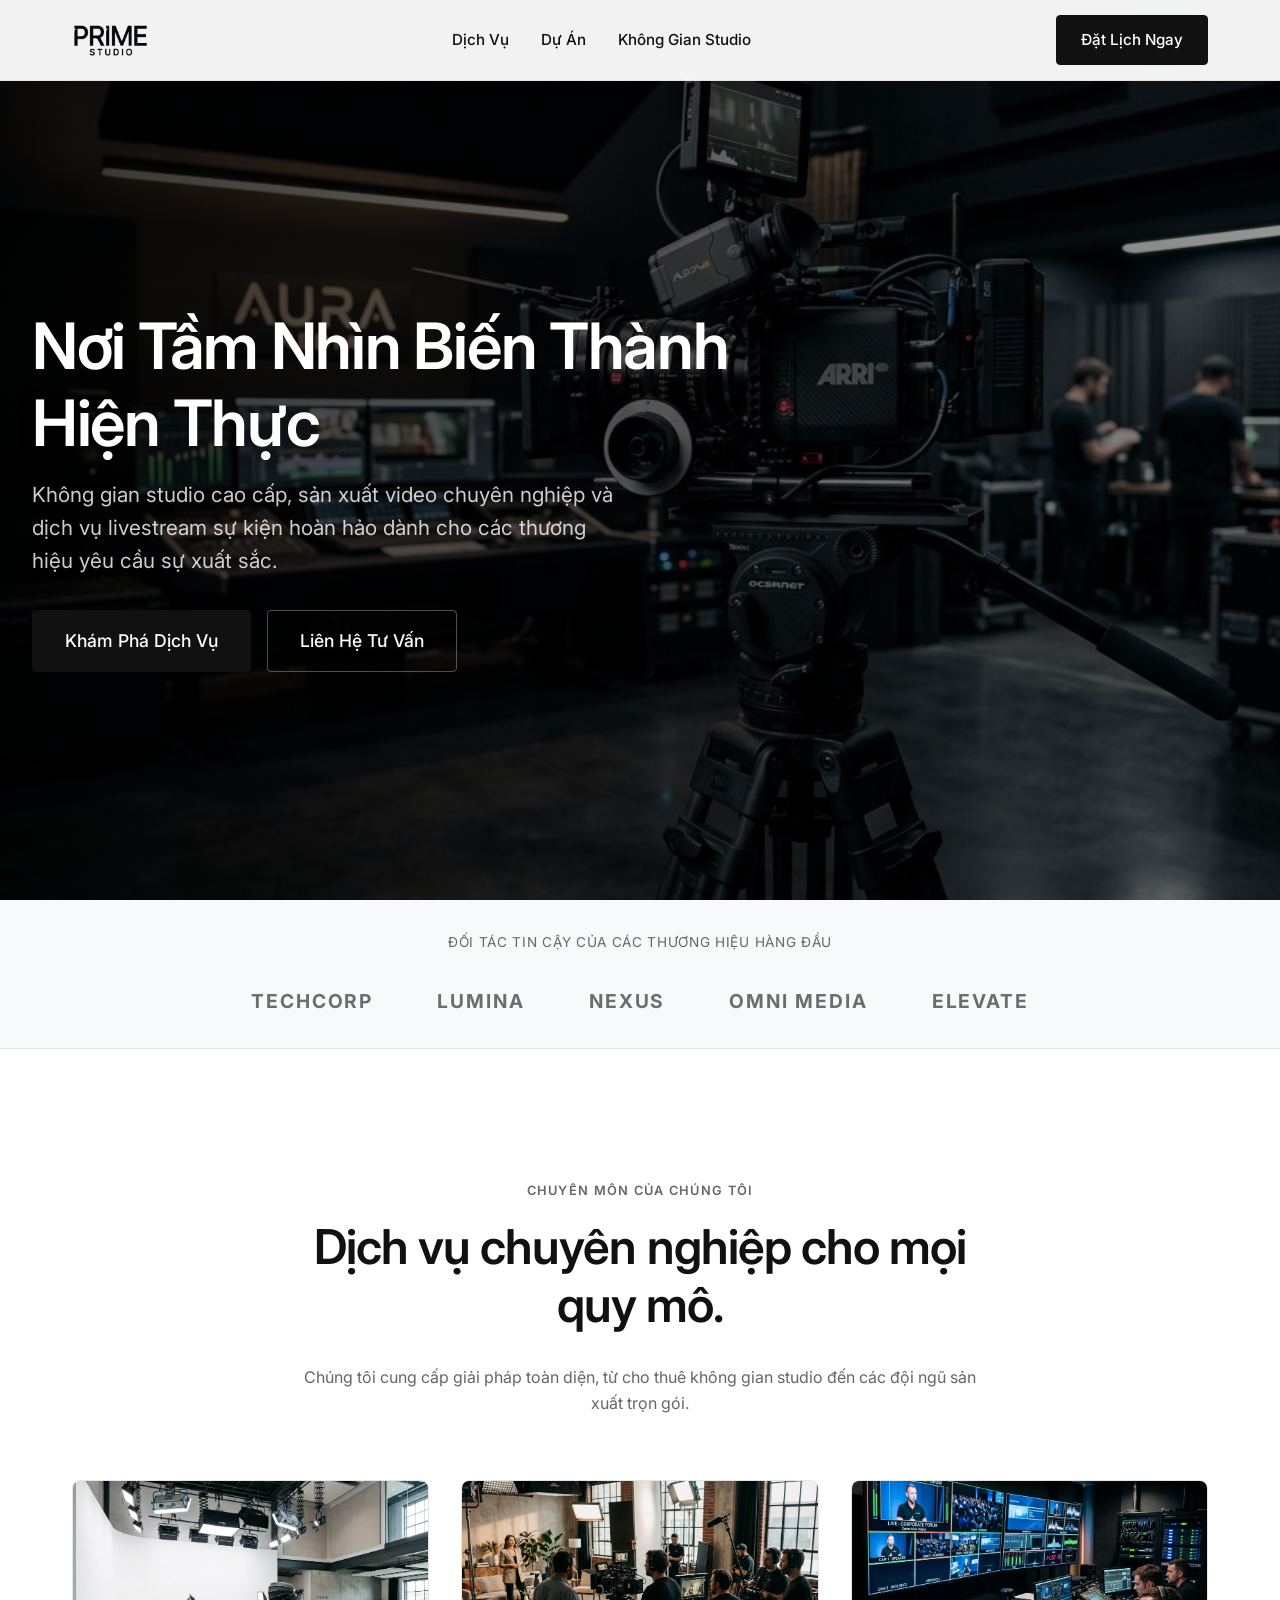
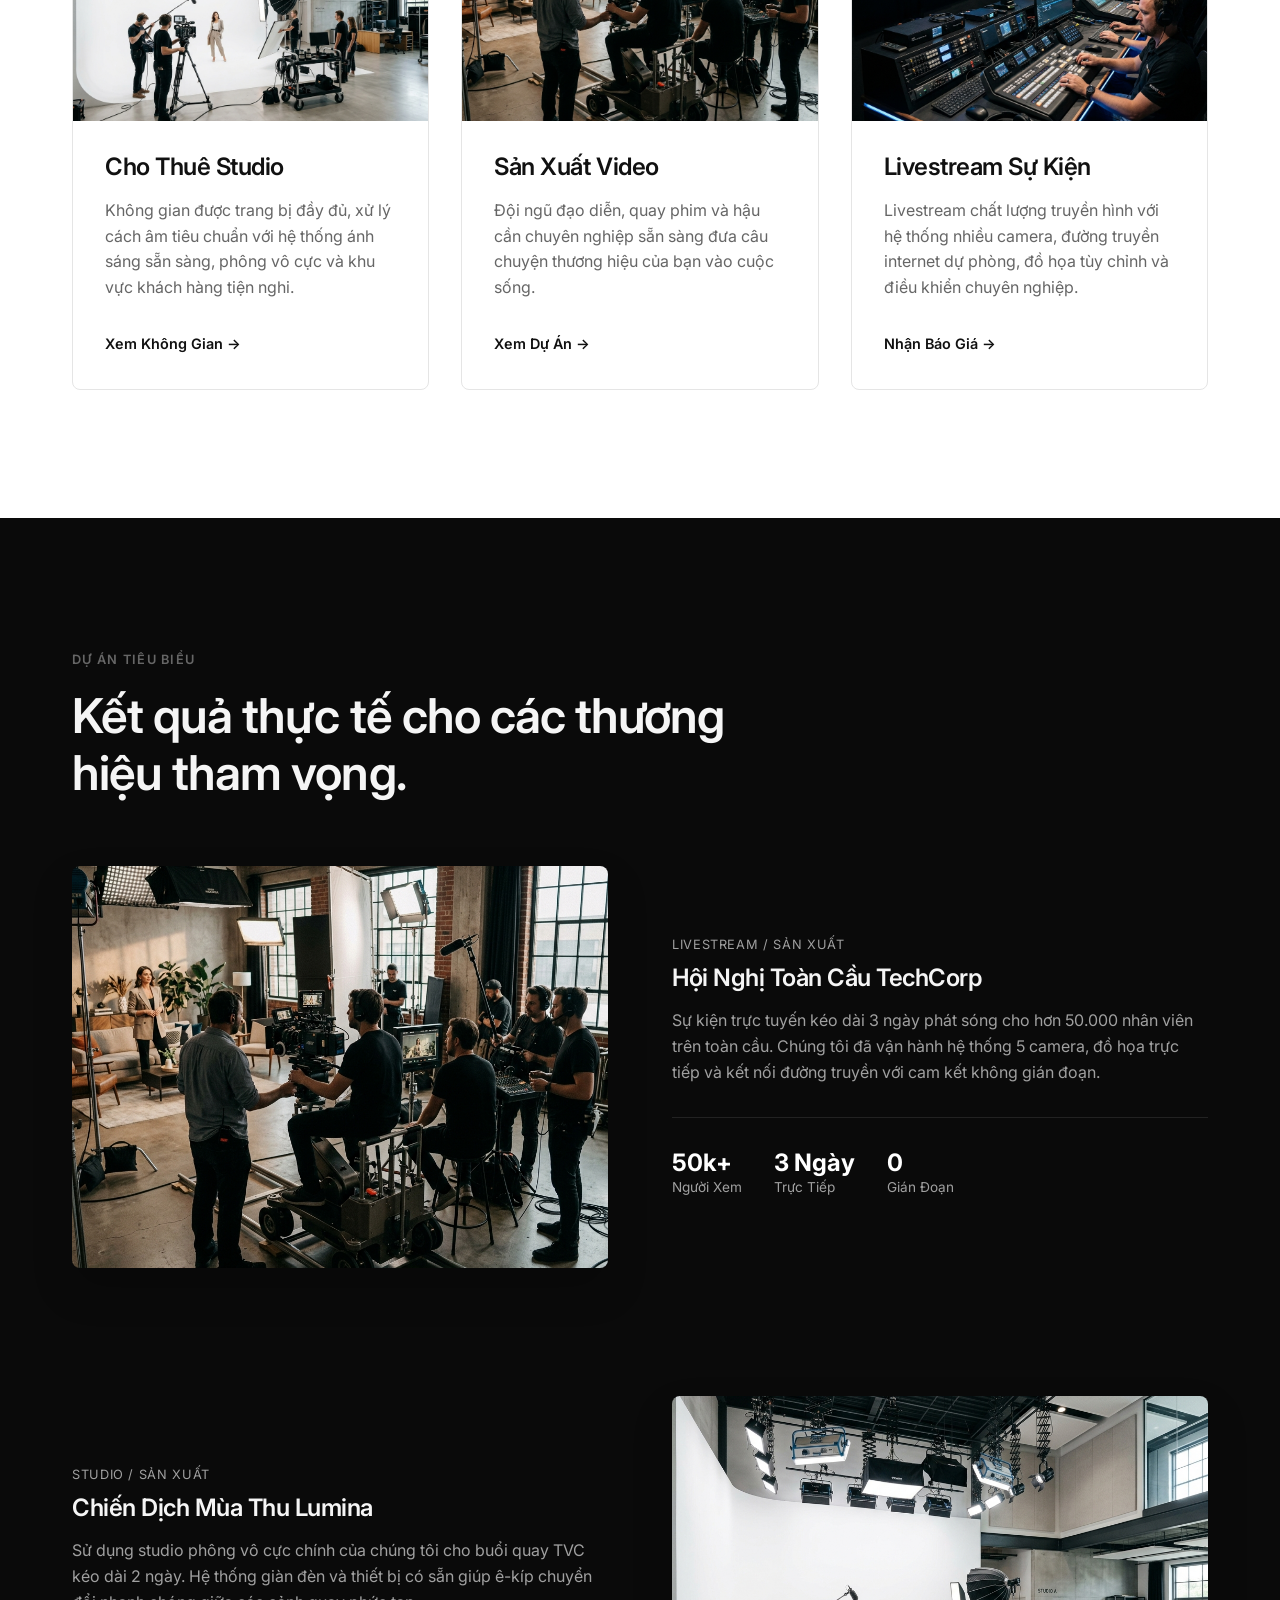
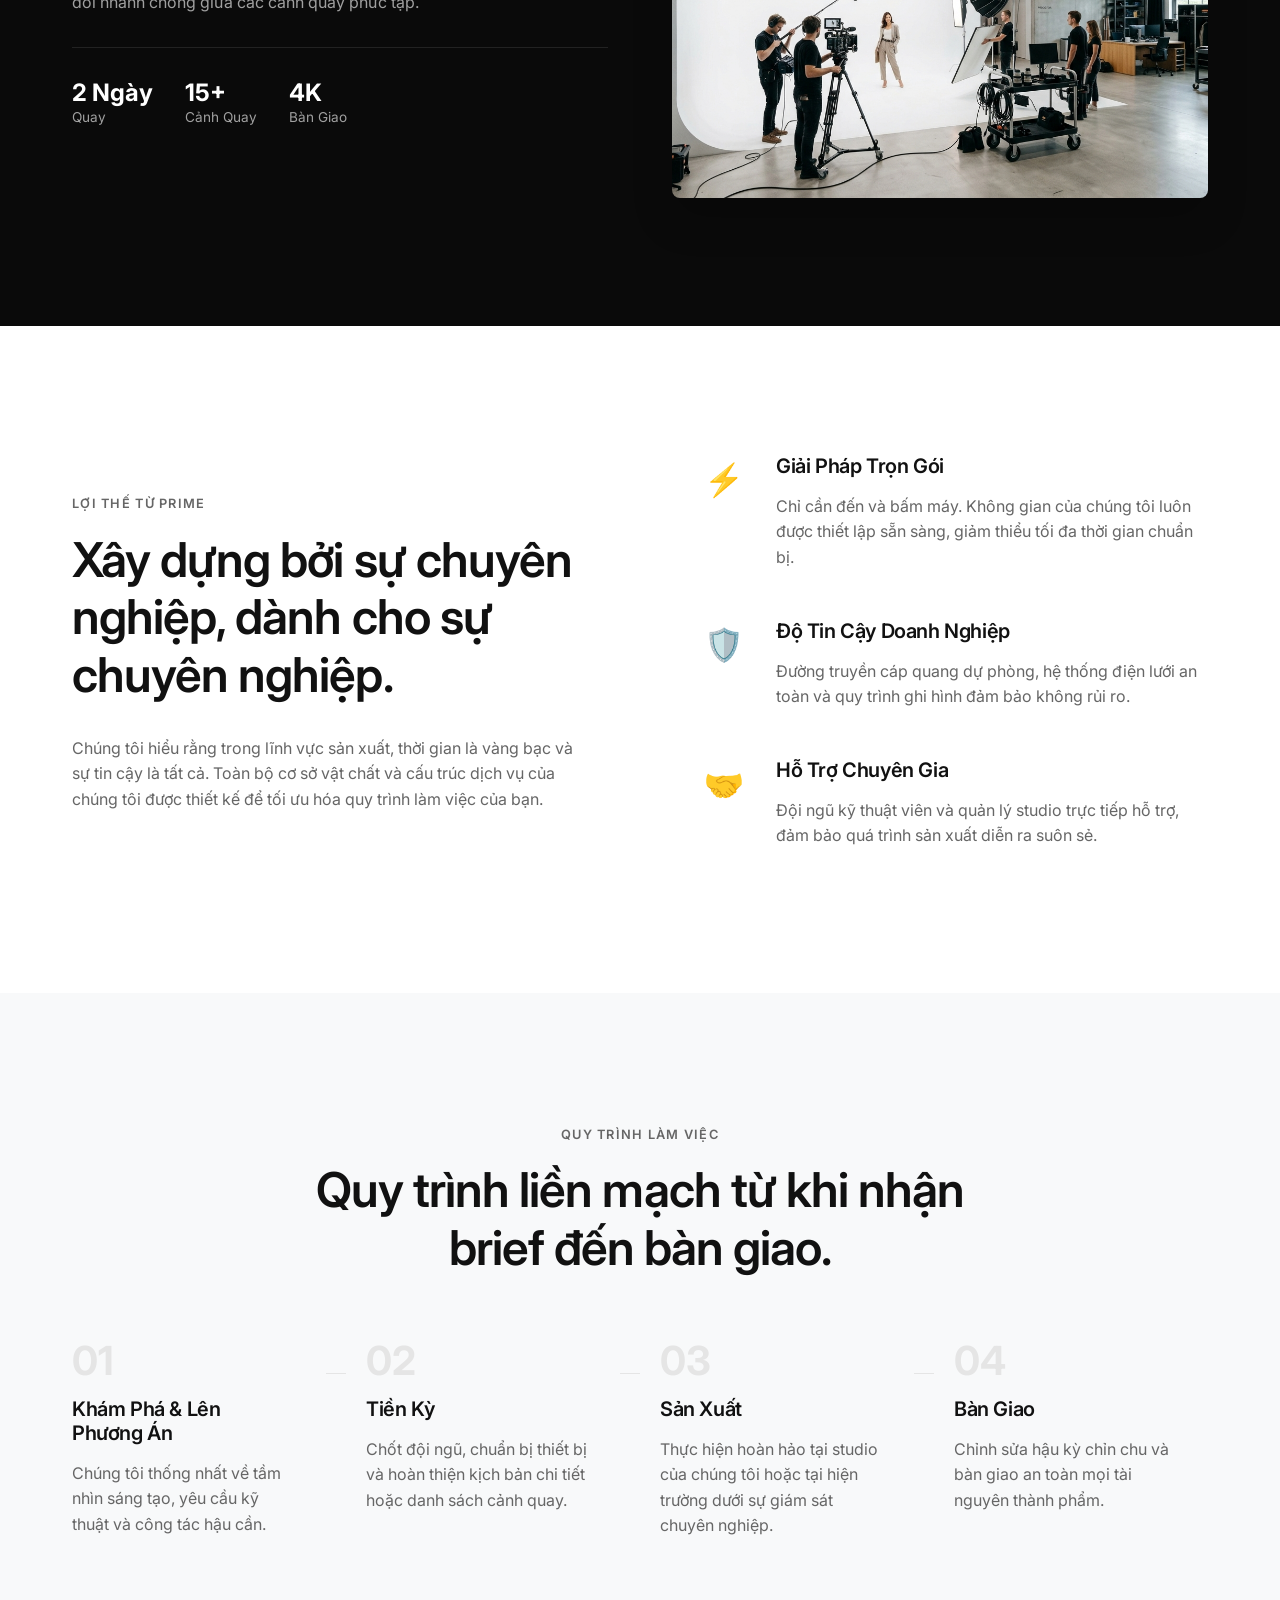
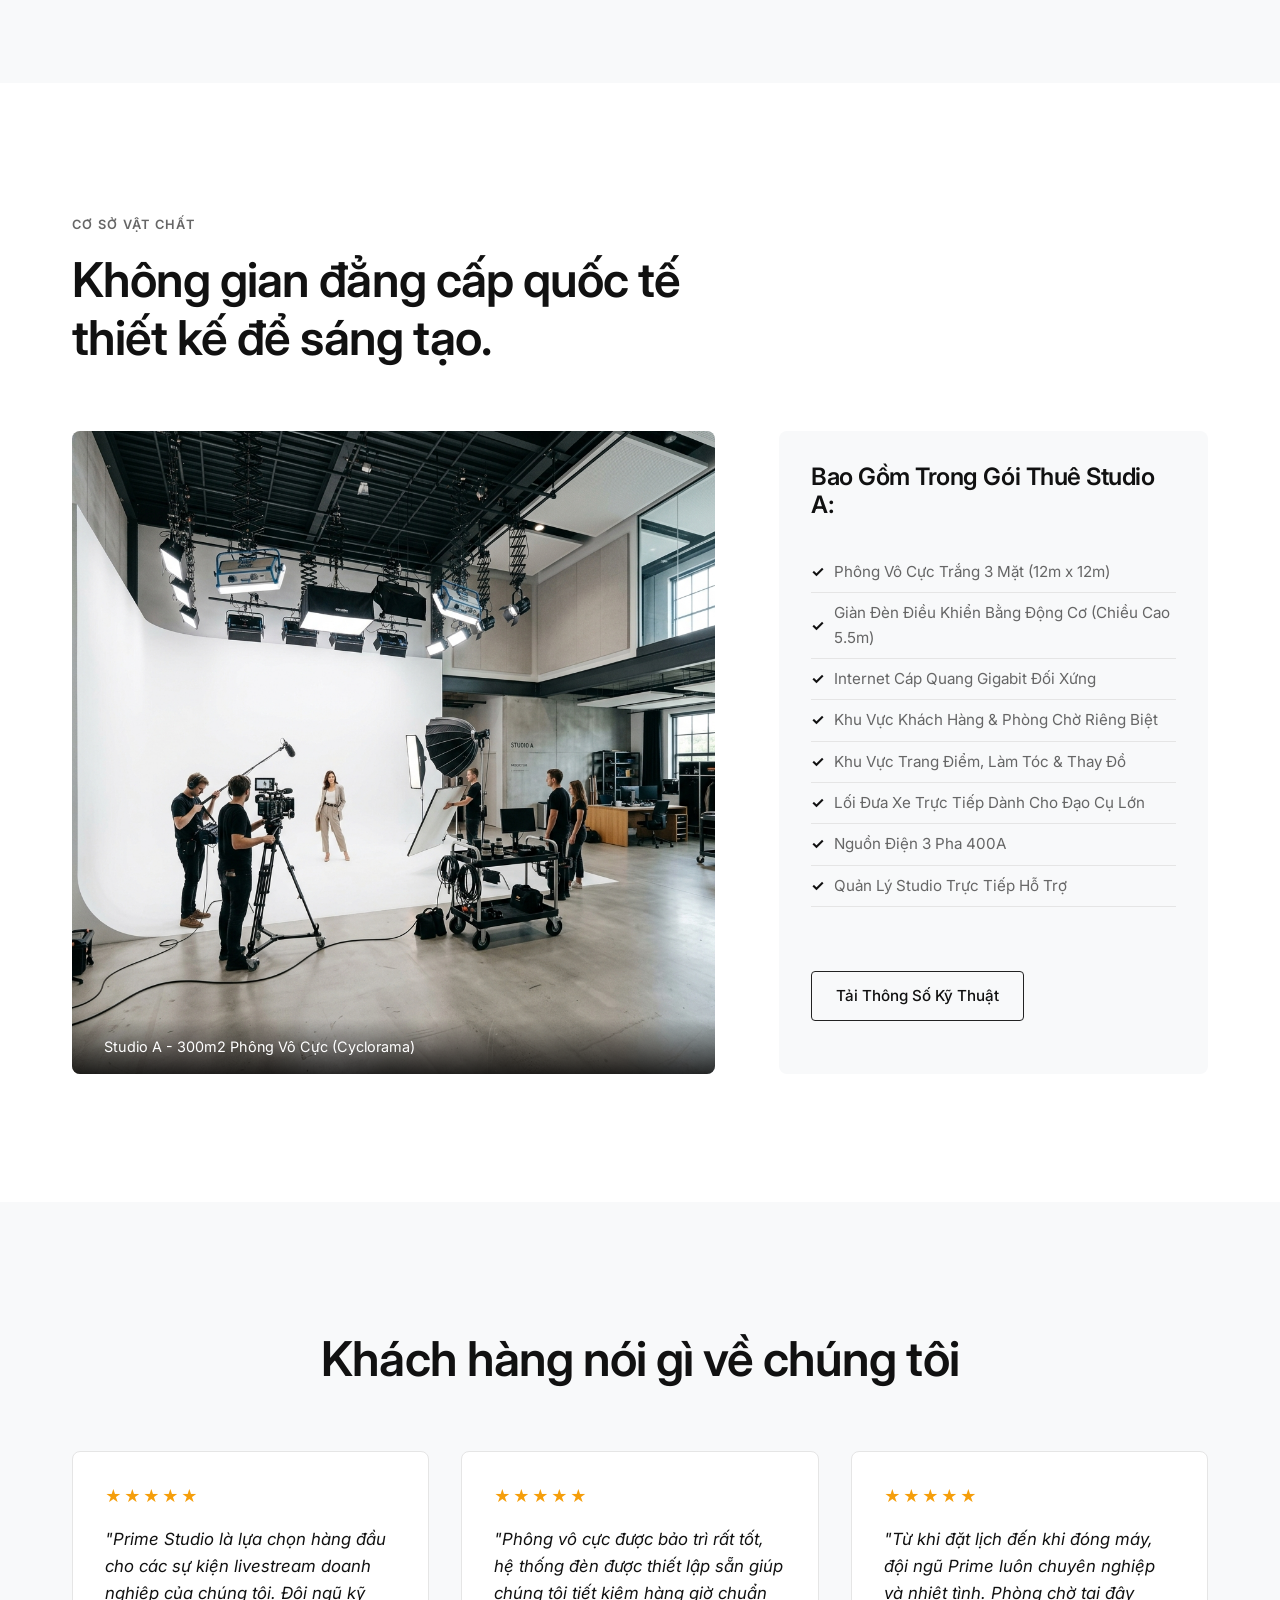
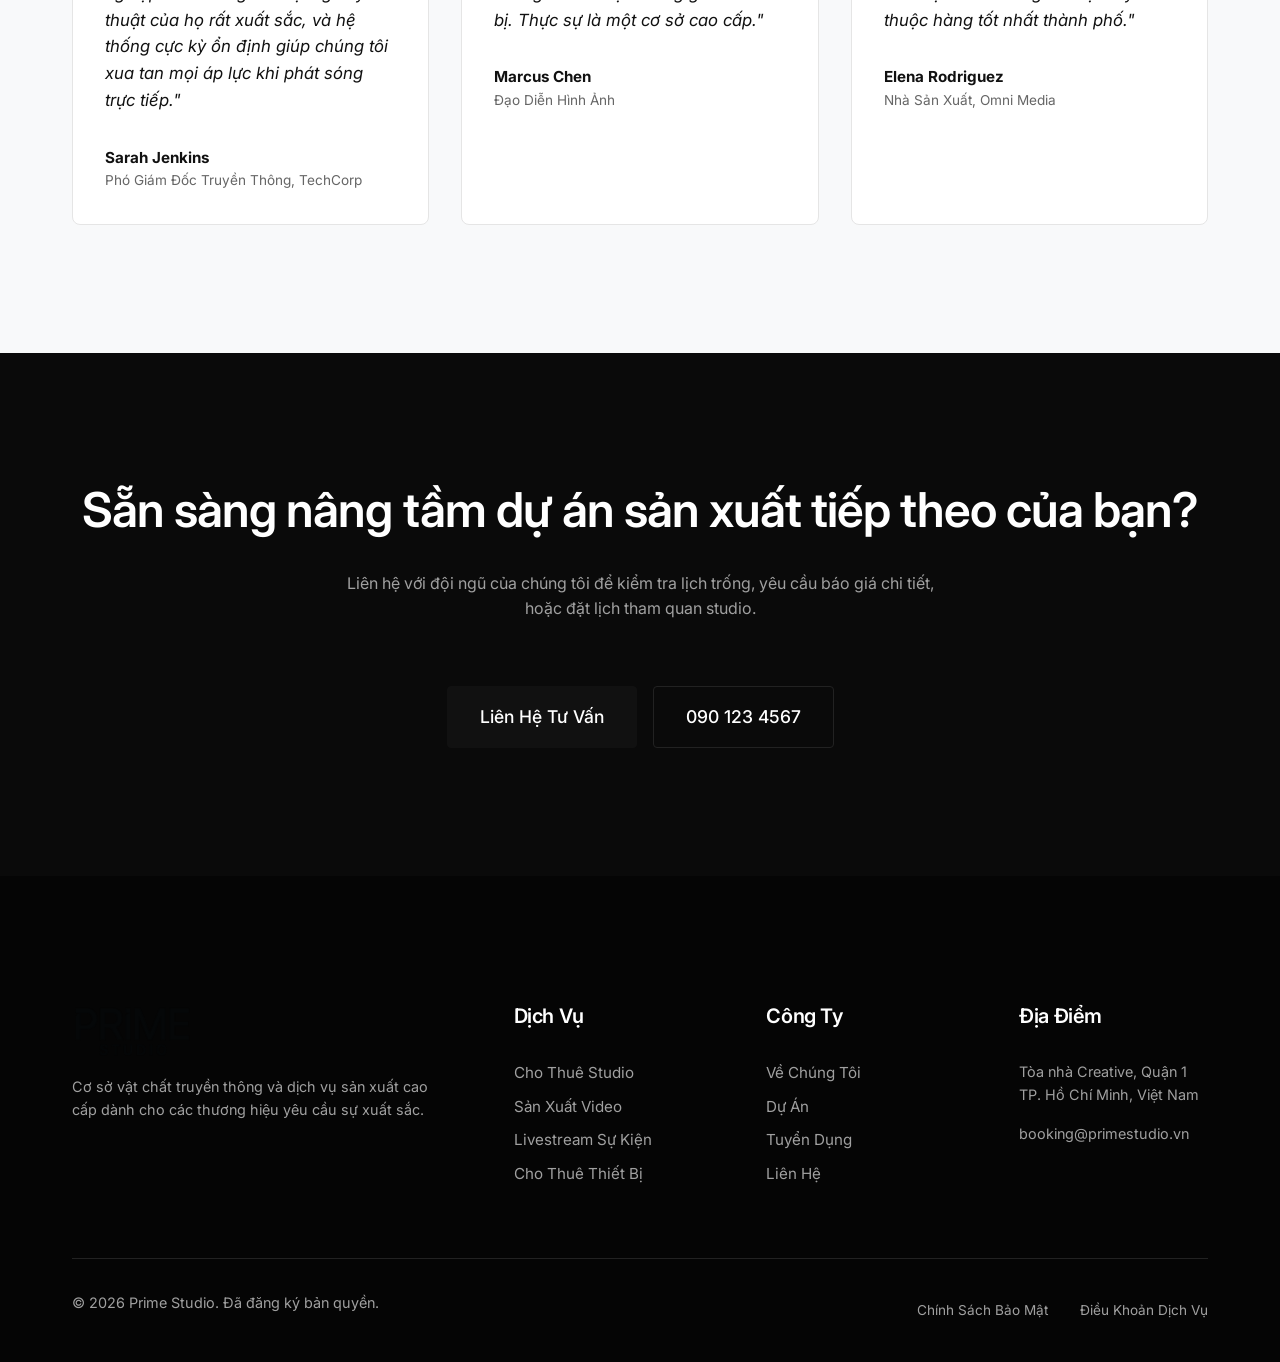
==== index.html @ 1802b5f8 "Push" ====
<!DOCTYPE html>
<html lang="vi">
<head>
    <meta charset="UTF-8">
    <meta name="viewport" content="width=device-width, initial-scale=1.0">
    <title>Prime Studio | Dịch vụ Studio & Truyền thông Chuyên nghiệp</title>
    <meta name="description" content="Prime Studio cung cấp dịch vụ cho thuê studio cao cấp, sản xuất video chuyên nghiệp và livestream sự kiện doanh nghiệp. Nâng tầm thương hiệu của bạn với cơ sở vật chất hiện đại của chúng tôi.">
    
    <!-- Google Fonts: Inter -->
    <link rel="preconnect" href="https://fonts.googleapis.com">
    <link rel="preconnect" href="https://fonts.gstatic.com" crossorigin>
    <link href="https://fonts.googleapis.com/css2?family=Inter:wght@300;400;500;600;700&display=swap" rel="stylesheet">
    
    <link rel="stylesheet" href="css/style.css">
</head>
<body>

    <!-- 1. Header -->
    <header class="header" id="header">
        <div class="container header-container">
            <div class="logo">
                <a href="#">
                    <img src="assets/images/logo.png" alt="Prime Studio">
                </a>
            </div>
            <nav class="nav">
                <ul class="nav-list">
                    <li><a href="#services" class="nav-link">Dịch Vụ</a></li>
                    <li><a href="#work" class="nav-link">Dự Án</a></li>
                    <li><a href="#studio" class="nav-link">Không Gian Studio</a></li>
                </ul>
            </nav>
            <div class="header-cta">
                <a href="#contact" class="btn btn-primary">Đặt Lịch Ngay</a>
            </div>
            
            <button class="mobile-menu-btn" id="mobileMenuBtn" aria-label="Bật tắt menu">
                <span></span>
                <span></span>
                <span></span>
            </button>
        </div>
    </header>

    <!-- 2. Hero Section -->
    <section class="hero">
        <div class="hero-bg" style="background-image: url('assets/images/hero.png');"></div>
        <div class="hero-overlay"></div>
        <div class="container hero-content">
            <h1 class="fade-up">Nơi Tầm Nhìn Biến Thành Hiện Thực</h1>
            <p class="hero-subtitle fade-up delay-1">Không gian studio cao cấp, sản xuất video chuyên nghiệp và dịch vụ livestream sự kiện hoàn hảo dành cho các thương hiệu yêu cầu sự xuất sắc.</p>
            <div class="hero-actions fade-up delay-2">
                <a href="#services" class="btn btn-primary btn-large">Khám Phá Dịch Vụ</a>
                <a href="#contact" class="btn btn-outline btn-large">Liên Hệ Tư Vấn</a>
            </div>
        </div>
    </section>

    <!-- 3. Trust Bar -->
    <section class="trust-bar">
        <div class="container">
            <p class="trust-title">Đối tác tin cậy của các thương hiệu hàng đầu</p>
            <div class="logo-grid">
                <!-- Placeholders for client logos -->
                <div class="client-logo">TECHCORP</div>
                <div class="client-logo">LUMINA</div>
                <div class="client-logo">NEXUS</div>
                <div class="client-logo">OMNI MEDIA</div>
                <div class="client-logo">ELEVATE</div>
            </div>
        </div>
    </section>

    <!-- 4. Core Services -->
    <section class="section services" id="services">
        <div class="container">
            <div class="section-header text-center">
                <span class="section-badge">Chuyên Môn Của Chúng Tôi</span>
                <h2>Dịch vụ chuyên nghiệp cho mọi quy mô.</h2>
                <p>Chúng tôi cung cấp giải pháp toàn diện, từ cho thuê không gian studio đến các đội ngũ sản xuất trọn gói.</p>
            </div>
            
            <div class="services-grid">
                <!-- Service 1 -->
                <div class="service-card">
                    <div class="service-image">
                        <img src="assets/images/studio.png" alt="Cho Thuê Studio">
                    </div>
                    <div class="service-content">
                        <h3>Cho Thuê Studio</h3>
                        <p>Không gian được trang bị đầy đủ, xử lý cách âm tiêu chuẩn với hệ thống ánh sáng sẵn sàng, phông vô cực và khu vực khách hàng tiện nghi.</p>
                        <a href="#studio" class="service-link">Xem Không Gian &rarr;</a>
                    </div>
                </div>
                
                <!-- Service 2 -->
                <div class="service-card">
                    <div class="service-image">
                        <img src="assets/images/production.png" alt="Sản Xuất Video">
                    </div>
                    <div class="service-content">
                        <h3>Sản Xuất Video</h3>
                        <p>Đội ngũ đạo diễn, quay phim và hậu cần chuyên nghiệp sẵn sàng đưa câu chuyện thương hiệu của bạn vào cuộc sống.</p>
                        <a href="#work" class="service-link">Xem Dự Án &rarr;</a>
                    </div>
                </div>
                
                <!-- Service 3 -->
                <div class="service-card">
                    <div class="service-image">
                        <img src="assets/images/livestream.png" alt="Livestream Sự Kiện">
                    </div>
                    <div class="service-content">
                        <h3>Livestream Sự Kiện</h3>
                        <p>Livestream chất lượng truyền hình với hệ thống nhiều camera, đường truyền internet dự phòng, đồ họa tùy chỉnh và điều khiển chuyên nghiệp.</p>
                        <a href="#contact" class="service-link">Nhận Báo Giá &rarr;</a>
                    </div>
                </div>
            </div>
        </div>
    </section>

    <!-- 5. Featured Case Studies -->
    <section class="section work dark-section" id="work">
        <div class="container">
            <div class="section-header">
                <span class="section-badge">Dự Án Tiêu Biểu</span>
                <h2>Kết quả thực tế cho các thương hiệu tham vọng.</h2>
            </div>
            
            <div class="case-studies">
                <!-- Case Study 1 -->
                <div class="case-study-row">
                    <div class="case-study-image placeholder-dark">
                        <img src="assets/images/production.png" alt="Hội Nghị Toàn Cầu TechCorp">
                    </div>
                    <div class="case-study-info">
                        <span class="case-category">Livestream / Sản Xuất</span>
                        <h3>Hội Nghị Toàn Cầu TechCorp</h3>
                        <p>Sự kiện trực tuyến kéo dài 3 ngày phát sóng cho hơn 50.000 nhân viên trên toàn cầu. Chúng tôi đã vận hành hệ thống 5 camera, đồ họa trực tiếp và kết nối đường truyền với cam kết không gián đoạn.</p>
                        <ul class="case-stats">
                            <li><strong>50k+</strong> Người Xem</li>
                            <li><strong>3 Ngày</strong> Trực Tiếp</li>
                            <li><strong>0</strong> Gián Đoạn</li>
                        </ul>
                    </div>
                </div>
                
                <!-- Case Study 2 -->
                <div class="case-study-row reverse">
                    <div class="case-study-image placeholder-dark">
                        <img src="assets/images/studio.png" alt="Chiến Dịch Mùa Thu Lumina">
                    </div>
                    <div class="case-study-info">
                        <span class="case-category">Studio / Sản Xuất</span>
                        <h3>Chiến Dịch Mùa Thu Lumina</h3>
                        <p>Sử dụng studio phông vô cực chính của chúng tôi cho buổi quay TVC kéo dài 2 ngày. Hệ thống giàn đèn và thiết bị có sẵn giúp ê-kíp chuyển đổi nhanh chóng giữa các cảnh quay phức tạp.</p>
                        <ul class="case-stats">
                            <li><strong>2 Ngày</strong> Quay</li>
                            <li><strong>15+</strong> Cảnh Quay</li>
                            <li><strong>4K</strong> Bàn Giao</li>
                        </ul>
                    </div>
                </div>
            </div>
        </div>
    </section>

    <!-- 6. Why Choose Prime -->
    <section class="section features">
        <div class="container">
            <div class="features-grid">
                <div class="features-text">
                    <span class="section-badge">Lợi Thế Từ Prime</span>
                    <h2>Xây dựng bởi sự chuyên nghiệp, dành cho sự chuyên nghiệp.</h2>
                    <p>Chúng tôi hiểu rằng trong lĩnh vực sản xuất, thời gian là vàng bạc và sự tin cậy là tất cả. Toàn bộ cơ sở vật chất và cấu trúc dịch vụ của chúng tôi được thiết kế để tối ưu hóa quy trình làm việc của bạn.</p>
                </div>
                <div class="features-list">
                    <div class="feature-item">
                        <div class="feature-icon">⚡</div>
                        <div>
                            <h4>Giải Pháp Trọn Gói</h4>
                            <p>Chỉ cần đến và bấm máy. Không gian của chúng tôi luôn được thiết lập sẵn sàng, giảm thiểu tối đa thời gian chuẩn bị.</p>
                        </div>
                    </div>
                    <div class="feature-item">
                        <div class="feature-icon">🛡️</div>
                        <div>
                            <h4>Độ Tin Cậy Doanh Nghiệp</h4>
                            <p>Đường truyền cáp quang dự phòng, hệ thống điện lưới an toàn và quy trình ghi hình đảm bảo không rủi ro.</p>
                        </div>
                    </div>
                    <div class="feature-item">
                        <div class="feature-icon">🤝</div>
                        <div>
                            <h4>Hỗ Trợ Chuyên Gia</h4>
                            <p>Đội ngũ kỹ thuật viên và quản lý studio trực tiếp hỗ trợ, đảm bảo quá trình sản xuất diễn ra suôn sẻ.</p>
                        </div>
                    </div>
                </div>
            </div>
        </div>
    </section>

    <!-- 7. Workflow -->
    <section class="section workflow bg-light">
        <div class="container text-center">
            <div class="section-header text-center">
                <span class="section-badge">Quy Trình Làm Việc</span>
                <h2>Quy trình liền mạch từ khi nhận brief đến bàn giao.</h2>
            </div>
            
            <div class="steps-container">
                <div class="step">
                    <div class="step-number">01</div>
                    <h4>Khám Phá & Lên Phương Án</h4>
                    <p>Chúng tôi thống nhất về tầm nhìn sáng tạo, yêu cầu kỹ thuật và công tác hậu cần.</p>
                </div>
                <div class="step-connector"></div>
                <div class="step">
                    <div class="step-number">02</div>
                    <h4>Tiền Kỳ</h4>
                    <p>Chốt đội ngũ, chuẩn bị thiết bị và hoàn thiện kịch bản chi tiết hoặc danh sách cảnh quay.</p>
                </div>
                <div class="step-connector"></div>
                <div class="step">
                    <div class="step-number">03</div>
                    <h4>Sản Xuất</h4>
                    <p>Thực hiện hoàn hảo tại studio của chúng tôi hoặc tại hiện trường dưới sự giám sát chuyên nghiệp.</p>
                </div>
                <div class="step-connector"></div>
                <div class="step">
                    <div class="step-number">04</div>
                    <h4>Bàn Giao</h4>
                    <p>Chỉnh sửa hậu kỳ chỉn chu và bàn giao an toàn mọi tài nguyên thành phẩm.</p>
                </div>
            </div>
        </div>
    </section>

    <!-- 8. Studio Space & Equipment -->
    <section class="section studio" id="studio">
        <div class="container">
            <div class="section-header">
                <span class="section-badge">Cơ Sở Vật Chất</span>
                <h2>Không gian đẳng cấp quốc tế thiết kế để sáng tạo.</h2>
            </div>
            
            <div class="studio-content">
                <div class="studio-main-image">
                    <img src="assets/images/studio.png" alt="Prime Studio A">
                    <div class="image-caption">Studio A - 300m2 Phông Vô Cực (Cyclorama)</div>
                </div>
                
                <div class="equipment-list-container">
                    <h3>Bao Gồm Trong Gói Thuê Studio A:</h3>
                    <ul class="equipment-list">
                        <li>Phông Vô Cực Trắng 3 Mặt (12m x 12m)</li>
                        <li>Giàn Đèn Điều Khiển Bằng Động Cơ (Chiều Cao 5.5m)</li>
                        <li>Internet Cáp Quang Gigabit Đối Xứng</li>
                        <li>Khu Vực Khách Hàng & Phòng Chờ Riêng Biệt</li>
                        <li>Khu Vực Trang Điểm, Làm Tóc & Thay Đồ</li>
                        <li>Lối Đưa Xe Trực Tiếp Dành Cho Đạo Cụ Lớn</li>
                        <li>Nguồn Điện 3 Pha 400A</li>
                        <li>Quản Lý Studio Trực Tiếp Hỗ Trợ</li>
                    </ul>
                    <a href="#contact" class="btn btn-outline mt-2">Tải Thông Số Kỹ Thuật</a>
                </div>
            </div>
        </div>
    </section>

    <!-- 9. Testimonials -->
    <section class="section testimonials bg-light">
        <div class="container">
            <div class="section-header text-center">
                <h2>Khách hàng nói gì về chúng tôi</h2>
            </div>
            
            <div class="testimonial-grid">
                <div class="testimonial-card">
                    <div class="stars">★★★★★</div>
                    <p class="quote">"Prime Studio là lựa chọn hàng đầu cho các sự kiện livestream doanh nghiệp của chúng tôi. Đội ngũ kỹ thuật của họ rất xuất sắc, và hệ thống cực kỳ ổn định giúp chúng tôi xua tan mọi áp lực khi phát sóng trực tiếp."</p>
                    <div class="author">
                        <strong>Sarah Jenkins</strong>
                        <span>Phó Giám Đốc Truyền Thông, TechCorp</span>
                    </div>
                </div>
                <div class="testimonial-card">
                    <div class="stars">★★★★★</div>
                    <p class="quote">"Phông vô cực được bảo trì rất tốt, hệ thống đèn được thiết lập sẵn giúp chúng tôi tiết kiệm hàng giờ chuẩn bị. Thực sự là một cơ sở cao cấp."</p>
                    <div class="author">
                        <strong>Marcus Chen</strong>
                        <span>Đạo Diễn Hình Ảnh</span>
                    </div>
                </div>
                <div class="testimonial-card">
                    <div class="stars">★★★★★</div>
                    <p class="quote">"Từ khi đặt lịch đến khi đóng máy, đội ngũ Prime luôn chuyên nghiệp và nhiệt tình. Phòng chờ tại đây thuộc hàng tốt nhất thành phố."</p>
                    <div class="author">
                        <strong>Elena Rodriguez</strong>
                        <span>Nhà Sản Xuất, Omni Media</span>
                    </div>
                </div>
            </div>
        </div>
    </section>

    <!-- 10. Final CTA & Footer -->
    <section class="section cta-section" id="contact">
        <div class="container text-center">
            <h2>Sẵn sàng nâng tầm dự án sản xuất tiếp theo của bạn?</h2>
            <p>Liên hệ với đội ngũ của chúng tôi để kiểm tra lịch trống, yêu cầu báo giá chi tiết, hoặc đặt lịch tham quan studio.</p>
            <div class="cta-buttons">
                <a href="mailto:hello@primestudio.vn" class="btn btn-primary btn-large">Liên Hệ Tư Vấn</a>
                <a href="tel:+84901234567" class="btn btn-outline btn-large text-white">090 123 4567</a>
            </div>
        </div>
    </section>

    <footer class="footer">
        <div class="container footer-grid">
            <div class="footer-brand">
                <div class="logo">
                    <a href="#">
                        <img src="assets/images/logo.png" alt="Prime Studio">
                    </a>
                </div>
                <p>Cơ sở vật chất truyền thông và dịch vụ sản xuất cao cấp dành cho các thương hiệu yêu cầu sự xuất sắc.</p>
            </div>
            
            <div class="footer-links">
                <h4>Dịch Vụ</h4>
                <ul>
                    <li><a href="#">Cho Thuê Studio</a></li>
                    <li><a href="#">Sản Xuất Video</a></li>
                    <li><a href="#">Livestream Sự Kiện</a></li>
                    <li><a href="#">Cho Thuê Thiết Bị</a></li>
                </ul>
            </div>
            
            <div class="footer-links">
                <h4>Công Ty</h4>
                <ul>
                    <li><a href="#">Về Chúng Tôi</a></li>
                    <li><a href="#">Dự Án</a></li>
                    <li><a href="#">Tuyển Dụng</a></li>
                    <li><a href="#">Liên Hệ</a></li>
                </ul>
            </div>
            
            <div class="footer-contact">
                <h4>Địa Điểm</h4>
                <p>Tòa nhà Creative, Quận 1<br>TP. Hồ Chí Minh, Việt Nam</p>
                <p class="mt-1"><a href="mailto:booking@primestudio.vn">booking@primestudio.vn</a></p>
            </div>
        </div>
        <div class="container">
            <div class="footer-bottom">
                <p>&copy; 2026 Prime Studio. Đã đăng ký bản quyền.</p>
                <div class="legal-links">
                    <a href="#">Chính Sách Bảo Mật</a>
                    <a href="#">Điều Khoản Dịch Vụ</a>
                </div>
            </div>
        </div>
    </footer>

</body>
</html>
---- css/style.css ----
/* 
  Prime Studio - Minimal, Professional, Premium CSS 
*/

:root {
    /* Color Palette - Premium Dark Theme emphasis with clean whites */
    --color-bg-main: #ffffff;
    --color-bg-light: #f8f9fa;
    --color-bg-dark: #0a0a0a;
    --color-bg-darker: #050505;
    
    --color-text-main: #111111;
    --color-text-muted: #666666;
    --color-text-light: #f5f5f5;
    --color-text-light-muted: #a0a0a0;
    
    --color-border: #e5e5e5;
    --color-border-dark: #222222;
    
    --color-accent: #111111; /* Clean monochrome accent */
    --color-accent-hover: #333333;
    
    /* Typography */
    --font-family: 'Inter', -apple-system, BlinkMacSystemFont, "Segoe UI", Roboto, sans-serif;
    
    /* Spacing */
    --spacing-xs: 0.5rem;
    --spacing-sm: 1rem;
    --spacing-md: 2rem;
    --spacing-lg: 4rem;
    --spacing-xl: 8rem;
    
    /* Layout */
    --container-width: 1200px;
    --radius-sm: 4px;
    --radius-md: 8px;
    --transition-fast: 0.2s ease;
    --transition-smooth: 0.4s cubic-bezier(0.16, 1, 0.3, 1);
}

/* Reset & Base Styles */
* {
    margin: 0;
    padding: 0;
    box-sizing: border-box;
}

html {
    scroll-behavior: smooth;
    font-size: 16px;
}

body {
    font-family: var(--font-family);
    color: var(--color-text-main);
    background-color: var(--color-bg-main);
    line-height: 1.6;
    -webkit-font-smoothing: antialiased;
    -moz-osx-font-smoothing: grayscale;
}

a {
    color: inherit;
    text-decoration: none;
    transition: color var(--transition-fast);
}

ul {
    list-style: none;
}

img {
    max-width: 100%;
    height: auto;
    display: block;
}

/* Typography */
h1, h2, h3, h4, h5, h6 {
    font-weight: 600;
    line-height: 1.2;
    margin-bottom: var(--spacing-sm);
    letter-spacing: -0.02em;
}

h1 { font-size: clamp(2.5rem, 5vw, 4.5rem); }
h2 { font-size: clamp(2rem, 4vw, 3rem); margin-bottom: var(--spacing-md); }
h3 { font-size: 1.5rem; }
h4 { font-size: 1.25rem; }

p {
    margin-bottom: var(--spacing-sm);
    color: var(--color-text-muted);
}

/* Utility Classes */
.container {
    width: 100%;
    max-width: var(--container-width);
    margin: 0 auto;
    padding: 0 var(--spacing-md);
}

.section {
    padding: var(--spacing-xl) 0;
}

.text-center { text-align: center; }
.bg-light { background-color: var(--color-bg-light); }
.dark-section { 
    background-color: var(--color-bg-dark); 
    color: var(--color-text-light); 
}
.dark-section p { color: var(--color-text-light-muted); }
.mt-1 { margin-top: var(--spacing-sm); }
.mt-2 { margin-top: var(--spacing-md); }

/* Buttons */
.btn {
    display: inline-flex;
    align-items: center;
    justify-content: center;
    padding: 0.75rem 1.5rem;
    font-weight: 500;
    font-size: 0.95rem;
    border-radius: var(--radius-sm);
    cursor: pointer;
    transition: all var(--transition-fast);
    text-align: center;
}

.btn-large {
    padding: 1rem 2rem;
    font-size: 1.1rem;
}

.btn-primary {
    background-color: var(--color-accent);
    color: #fff;
    border: 1px solid var(--color-accent);
}

.btn-primary:hover {
    background-color: var(--color-accent-hover);
    border-color: var(--color-accent-hover);
}

.btn-outline {
    background-color: transparent;
    color: var(--color-text-main);
    border: 1px solid var(--color-border-dark);
}

.btn-outline:hover {
    background-color: var(--color-bg-light);
}

.hero-actions .btn-outline {
    color: #fff;
    border-color: rgba(255, 255, 255, 0.3);
}

.hero-actions .btn-outline:hover {
    background-color: rgba(255, 255, 255, 0.1);
    border-color: #fff;
}

/* 1. Header */
.header {
    position: fixed;
    top: 0;
    left: 0;
    width: 100%;
    z-index: 100;
    background-color: rgba(255, 255, 255, 0.95);
    backdrop-filter: blur(10px);
    border-bottom: 1px solid var(--color-border);
    transition: transform var(--transition-fast);
}

.header.scrolled {
    box-shadow: 0 4px 20px rgba(0, 0, 0, 0.05);
}

.header-container {
    display: flex;
    align-items: center;
    justify-content: space-between;
    height: 80px; /* Khôi phục chiều cao tiêu chuẩn */
}

.logo {
    font-size: 1.5rem;
    font-weight: 700;
    letter-spacing: -0.03em;
}

.logo img {
    height: 35px; /* Làm logo nhỏ hơn một chút theo ý khách */
    width: auto;
    display: block;
}

.footer-brand .logo img {
    height: 55px; /* Thu nhỏ logo ở footer tương ứng */
    margin-bottom: var(--spacing-sm);
}

.nav-list {
    display: flex;
    gap: var(--spacing-md);
}

.nav-link {
    font-weight: 500;
    font-size: 0.95rem;
}

.nav-link:hover {
    color: var(--color-text-muted);
}

.mobile-menu-btn {
    display: none;
    background: none;
    border: none;
    cursor: pointer;
    flex-direction: column;
    gap: 5px;
}

.mobile-menu-btn span {
    display: block;
    width: 25px;
    height: 2px;
    background-color: var(--color-text-main);
    transition: var(--transition-fast);
}

/* 2. Hero Section */
.hero {
    position: relative;
    height: 100vh;
    min-height: 700px;
    display: flex;
    align-items: center;
    color: #fff;
    overflow: hidden;
    padding-top: 80px; /* Offset header */
}

.hero-bg {
    position: absolute;
    top: 0;
    left: 0;
    width: 100%;
    height: 100%;
    background-size: cover;
    background-position: center;
    z-index: -2;
    transform: scale(1.05); /* Slight zoom for premium feel */
}

.hero-overlay {
    position: absolute;
    top: 0;
    left: 0;
    width: 100%;
    height: 100%;
    background: linear-gradient(to right, rgba(0,0,0,0.8) 0%, rgba(0,0,0,0.4) 100%);
    z-index: -1;
}

.hero-content {
    max-width: 800px;
    margin: 0; /* Align left */
}

.hero-subtitle {
    font-size: clamp(1.1rem, 2vw, 1.3rem);
    color: rgba(255, 255, 255, 0.8);
    margin-bottom: var(--spacing-md);
    max-width: 600px;
}

.hero-actions {
    display: flex;
    gap: var(--spacing-sm);
}

/* Animations for Hero */
.fade-up {
    opacity: 0;
    transform: translateY(30px);
    animation: fadeUpAnim 0.8s var(--transition-smooth) forwards;
}

.delay-1 { animation-delay: 0.2s; }
.delay-2 { animation-delay: 0.4s; }

@keyframes fadeUpAnim {
    to {
        opacity: 1;
        transform: translateY(0);
    }
}

/* 3. Trust Bar */
.trust-bar {
    padding: var(--spacing-md) 0;
    background-color: var(--color-bg-light);
    border-bottom: 1px solid var(--color-border);
}

.trust-title {
    text-align: center;
    font-size: 0.85rem;
    text-transform: uppercase;
    letter-spacing: 0.05em;
    margin-bottom: var(--spacing-md);
}

.logo-grid {
    display: flex;
    justify-content: center;
    align-items: center;
    flex-wrap: wrap;
    gap: var(--spacing-lg);
    opacity: 0.6;
    filter: grayscale(100%);
}

.client-logo {
    font-weight: 700;
    font-size: 1.2rem;
    letter-spacing: 0.1em;
}

/* 4. Section Badge */
.section-badge {
    display: inline-block;
    font-size: 0.8rem;
    text-transform: uppercase;
    letter-spacing: 0.1em;
    font-weight: 600;
    margin-bottom: var(--spacing-sm);
    color: var(--color-text-muted);
}

.section-header {
    margin-bottom: var(--spacing-lg);
    max-width: 700px;
}

.section-header.text-center {
    margin-left: auto;
    margin-right: auto;
}

/* Core Services */
.services-grid {
    display: grid;
    grid-template-columns: repeat(auto-fit, minmax(300px, 1fr));
    gap: var(--spacing-md);
}

.service-card {
    background: #fff;
    border: 1px solid var(--color-border);
    border-radius: var(--radius-md);
    overflow: hidden;
    transition: transform var(--transition-smooth), box-shadow var(--transition-smooth);
}

.service-card:hover {
    transform: translateY(-5px);
    box-shadow: 0 10px 30px rgba(0,0,0,0.05);
}

.service-image {
    height: 240px;
    overflow: hidden;
    background: var(--color-bg-light);
}

.service-image img {
    width: 100%;
    height: 100%;
    object-fit: cover;
    transition: transform 0.8s ease;
}

.service-card:hover .service-image img {
    transform: scale(1.05);
}

.service-content {
    padding: var(--spacing-md);
}

.service-link {
    display: inline-block;
    margin-top: var(--spacing-sm);
    font-weight: 600;
    font-size: 0.9rem;
}

.service-link:hover {
    color: var(--color-text-muted);
}

/* 5. Case Studies */
.case-study-row {
    display: grid;
    grid-template-columns: 1fr 1fr;
    gap: var(--spacing-lg);
    align-items: center;
    margin-bottom: var(--spacing-xl);
}

.case-study-row:last-child {
    margin-bottom: 0;
}

.case-study-row.reverse .case-study-image {
    order: 2;
}

.case-study-row.reverse .case-study-info {
    order: 1;
}

.case-study-image {
    border-radius: var(--radius-md);
    overflow: hidden;
    position: relative;
    box-shadow: 0 20px 40px rgba(0,0,0,0.2);
}

.case-study-image img {
    width: 100%;
    height: auto;
    aspect-ratio: 4/3;
    object-fit: cover;
}

.case-category {
    font-size: 0.8rem;
    text-transform: uppercase;
    letter-spacing: 0.05em;
    color: var(--color-text-light-muted);
    display: block;
    margin-bottom: var(--spacing-xs);
}

.case-stats {
    display: flex;
    gap: var(--spacing-md);
    margin-top: var(--spacing-md);
    padding-top: var(--spacing-md);
    border-top: 1px solid var(--color-border-dark);
}

.case-stats li {
    display: flex;
    flex-direction: column;
    font-size: 0.85rem;
    color: var(--color-text-light-muted);
}

.case-stats strong {
    font-size: 1.5rem;
    color: #fff;
    line-height: 1.1;
}

/* 6. Why Choose Prime */
.features-grid {
    display: grid;
    grid-template-columns: 1fr 1fr;
    gap: var(--spacing-xl);
    align-items: center;
}

.feature-item {
    display: flex;
    gap: var(--spacing-md);
    margin-bottom: var(--spacing-md);
}

.feature-item:last-child {
    margin-bottom: 0;
}

.feature-icon {
    font-size: 2rem;
    flex-shrink: 0;
}

/* 7. Workflow */
.steps-container {
    display: flex;
    justify-content: space-between;
    align-items: flex-start;
    margin-top: var(--spacing-lg);
    text-align: left;
    position: relative;
}

.step {
    flex: 1;
    position: relative;
    z-index: 2;
    padding-right: var(--spacing-md);
}

.step-number {
    font-size: 2.5rem;
    font-weight: 700;
    color: var(--color-border);
    margin-bottom: var(--spacing-sm);
    line-height: 1;
}

.step-connector {
    flex: 0 0 20px;
    height: 1px;
    background-color: var(--color-border);
    margin-top: 2rem;
    margin-right: 20px;
}
.steps-container .step-connector:last-child { display: none; }

/* 8. Studio Space */
.studio-content {
    display: grid;
    grid-template-columns: 3fr 2fr;
    gap: var(--spacing-lg);
}

.studio-main-image {
    position: relative;
    border-radius: var(--radius-md);
    overflow: hidden;
}

.studio-main-image img {
    width: 100%;
    height: 100%;
    object-fit: cover;
}

.image-caption {
    position: absolute;
    bottom: 0;
    left: 0;
    width: 100%;
    padding: var(--spacing-sm) var(--spacing-md);
    background: linear-gradient(transparent, rgba(0,0,0,0.8));
    color: #fff;
    font-size: 0.9rem;
}

.equipment-list-container {
    padding: var(--spacing-md);
    background-color: var(--color-bg-light);
    border-radius: var(--radius-md);
}

.equipment-list {
    margin: var(--spacing-md) 0;
}

.equipment-list li {
    padding: 0.5rem 0;
    border-bottom: 1px solid var(--color-border);
    font-size: 0.95rem;
    color: var(--color-text-muted);
    display: flex;
    align-items: center;
}

.equipment-list li::before {
    content: '✓';
    margin-right: 10px;
    color: var(--color-accent);
    font-weight: bold;
}

/* 9. Testimonials */
.testimonial-grid {
    display: grid;
    grid-template-columns: repeat(auto-fit, minmax(300px, 1fr));
    gap: var(--spacing-md);
}

.testimonial-card {
    background: #fff;
    padding: var(--spacing-md);
    border-radius: var(--radius-md);
    border: 1px solid var(--color-border);
}

.stars {
    color: #f59e0b;
    margin-bottom: var(--spacing-sm);
    letter-spacing: 2px;
}

.quote {
    font-size: 1.05rem;
    color: var(--color-text-main);
    margin-bottom: var(--spacing-md);
    font-style: italic;
}

.author {
    display: flex;
    flex-direction: column;
}

.author strong {
    font-size: 0.95rem;
}

.author span {
    font-size: 0.85rem;
    color: var(--color-text-muted);
}

/* 10. CTA & Footer */
.cta-section {
    background-color: var(--color-bg-dark);
    color: #fff;
    padding: var(--spacing-xl) 0;
}

.cta-section p {
    color: var(--color-text-light-muted);
    max-width: 600px;
    margin: 0 auto var(--spacing-lg);
}

.cta-buttons {
    display: flex;
    gap: var(--spacing-sm);
    justify-content: center;
}

.text-white { color: #fff !important; }

.footer {
    background-color: var(--color-bg-darker);
    color: #fff;
    padding: var(--spacing-xl) 0 var(--spacing-md);
}

.footer-grid {
    display: grid;
    grid-template-columns: 2fr 1fr 1fr 1fr;
    gap: var(--spacing-lg);
    margin-bottom: var(--spacing-lg);
}

.footer p {
    color: var(--color-text-light-muted);
    font-size: 0.9rem;
}

.footer-links h4, .footer-contact h4 {
    margin-bottom: var(--spacing-md);
}

.footer-links ul li {
    margin-bottom: var(--spacing-xs);
}

.footer-links a {
    color: var(--color-text-light-muted);
    font-size: 0.95rem;
}

.footer-links a:hover {
    color: #fff;
}

.footer-bottom {
    display: flex;
    justify-content: space-between;
    align-items: center;
    padding-top: var(--spacing-md);
    border-top: 1px solid var(--color-border-dark);
}

.legal-links {
    display: flex;
    gap: var(--spacing-md);
}

.legal-links a {
    color: var(--color-text-light-muted);
    font-size: 0.85rem;
}

/* Responsive Design */
@media (max-width: 992px) {
    .features-grid,
    .studio-content,
    .case-study-row {
        grid-template-columns: 1fr;
    }
    
    .case-study-row.reverse .case-study-image {
        order: -1;
    }
    
    .case-study-row.reverse .case-study-info {
        order: 2;
    }
    
    .steps-container {
        flex-direction: column;
        gap: var(--spacing-md);
    }
    
    .step-connector {
        display: none;
    }
    
    .footer-grid {
        grid-template-columns: 1fr 1fr;
    }
}

@media (max-width: 768px) {
    .nav {
        display: none;
    }
    
    .header-cta {
        display: none;
    }
    
    .mobile-menu-btn {
        display: flex;
    }
    
    .hero-actions {
        flex-direction: column;
    }
    
    .cta-buttons {
        flex-direction: column;
    }
    
    .footer-grid {
        grid-template-columns: 1fr;
    }
    
    .footer-bottom {
        flex-direction: column;
        gap: var(--spacing-sm);
        text-align: center;
    }
}
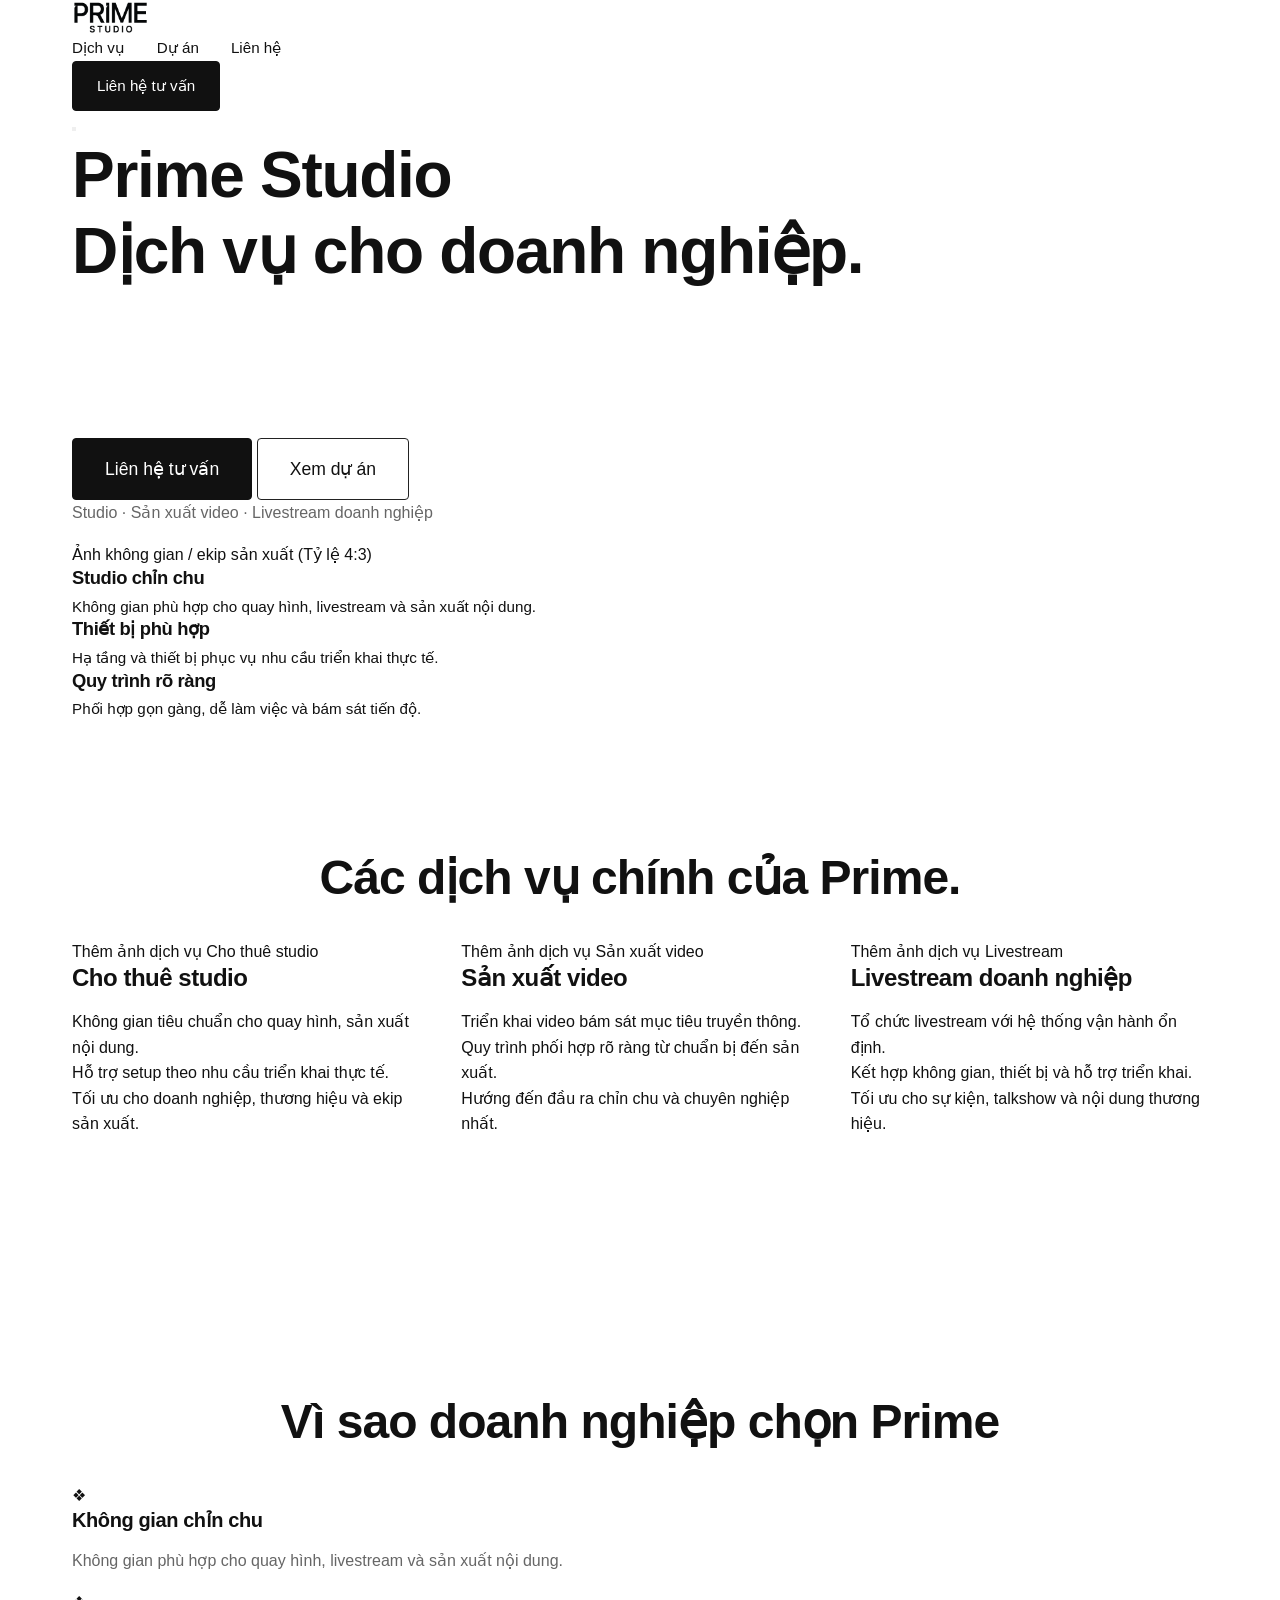
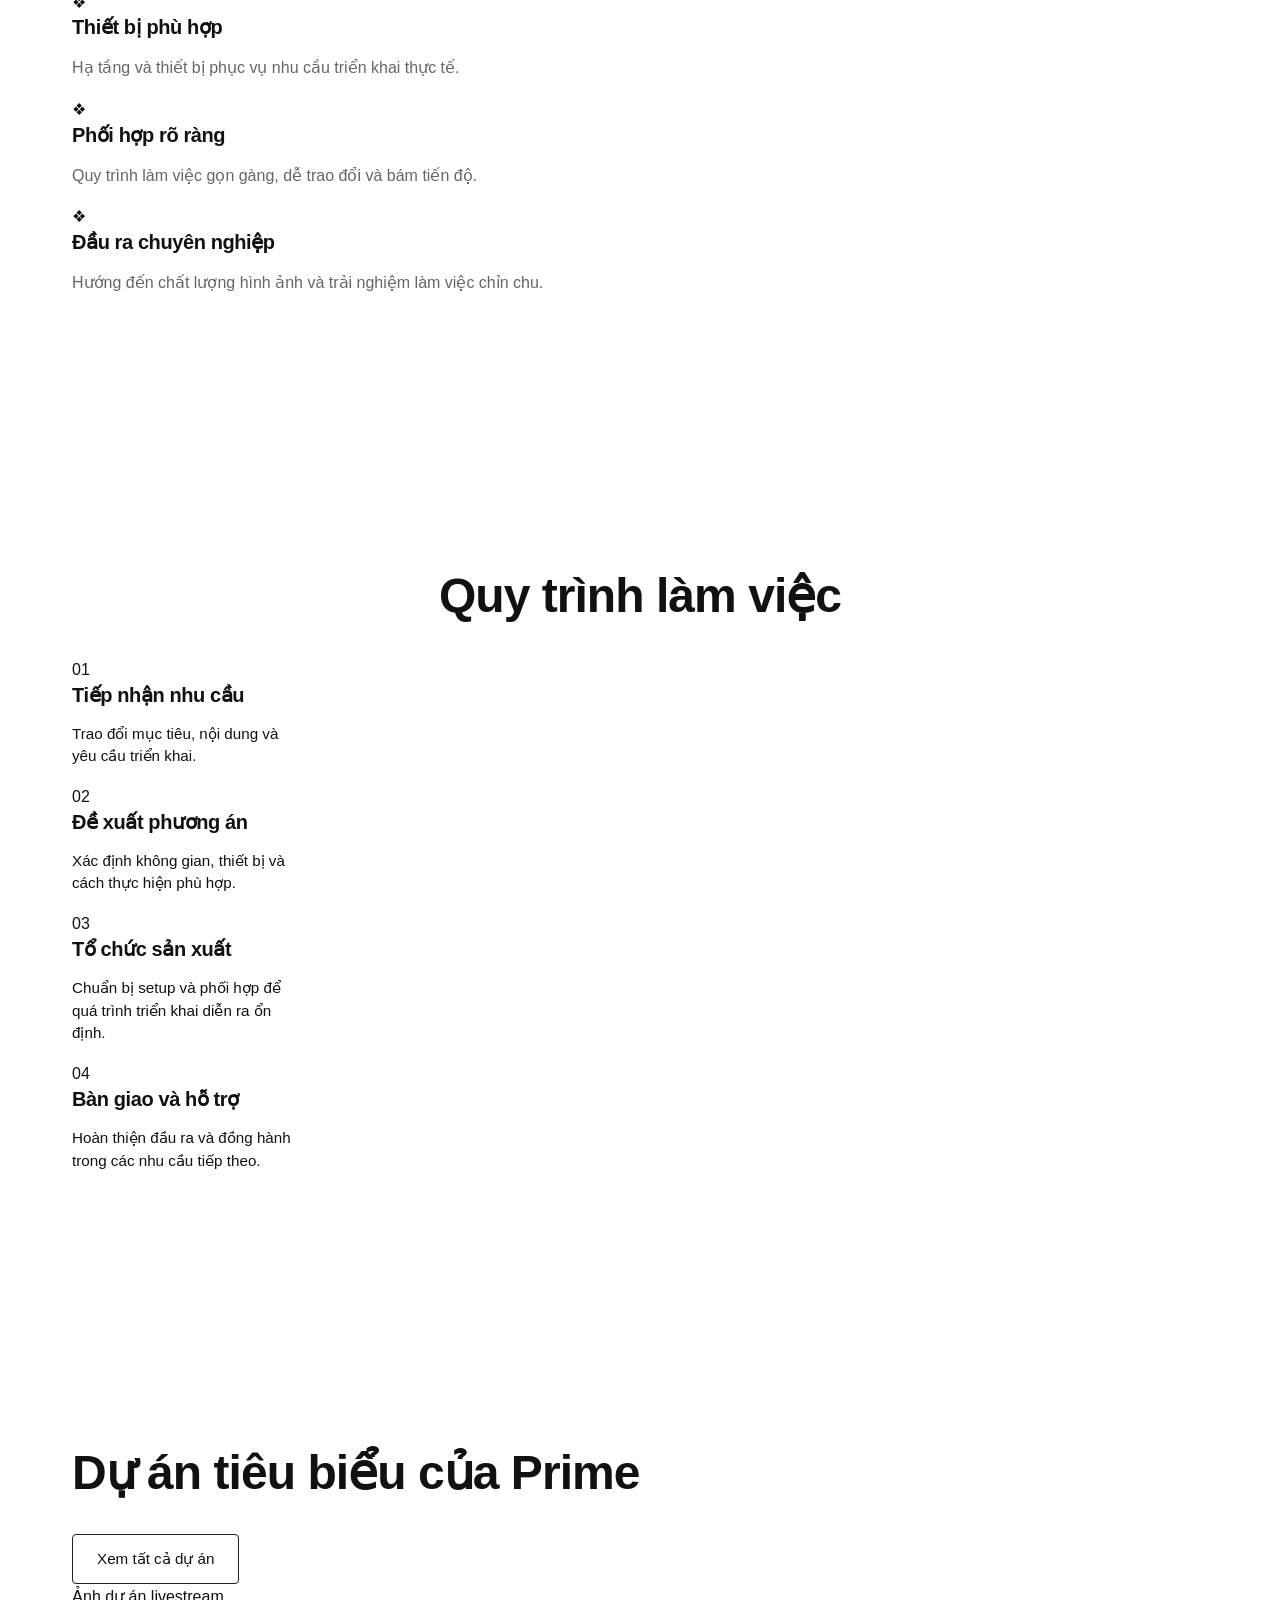
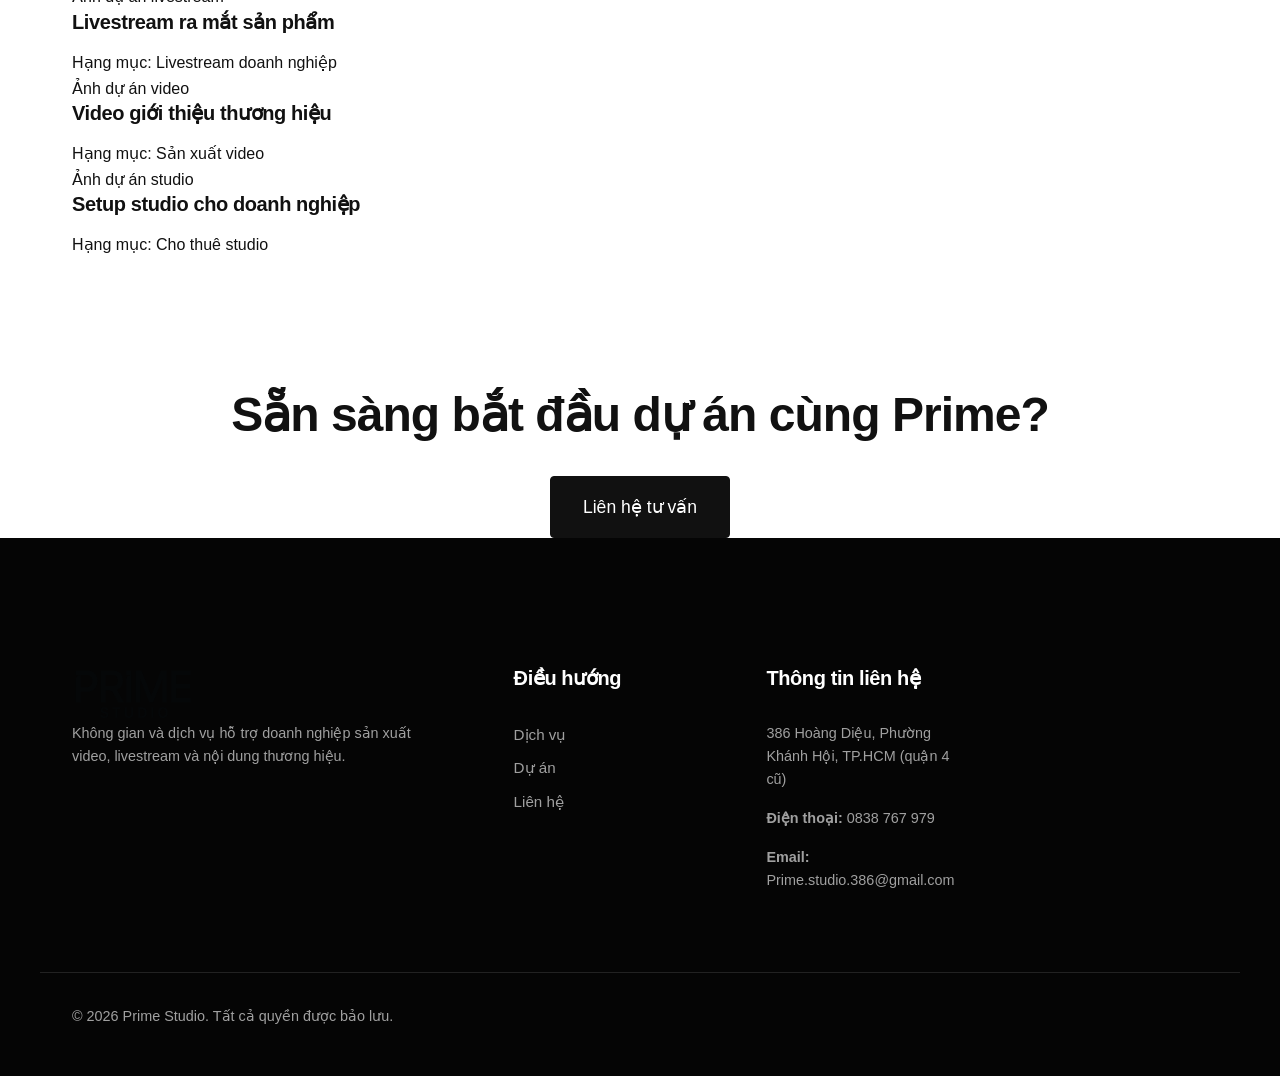
==== commit 6e03b157: "Add files via upload" ====
--- a/index.html
+++ b/index.html
@@ -3,368 +3,283 @@
 <head>
     <meta charset="UTF-8">
     <meta name="viewport" content="width=device-width, initial-scale=1.0">
-    <title>Prime Studio | Dịch vụ Studio & Truyền thông Chuyên nghiệp</title>
-    <meta name="description" content="Prime Studio cung cấp dịch vụ cho thuê studio cao cấp, sản xuất video chuyên nghiệp và livestream sự kiện doanh nghiệp. Nâng tầm thương hiệu của bạn với cơ sở vật chất hiện đại của chúng tôi.">
+    <title>Prime Studio | Website Template</title>
+    <meta name="description" content="Template website giới thiệu doanh nghiệp.">
     
-    <!-- Google Fonts: Inter -->
+    <!-- Google Fonts -->
     <link rel="preconnect" href="https://fonts.googleapis.com">
     <link rel="preconnect" href="https://fonts.gstatic.com" crossorigin>
-    <link href="https://fonts.googleapis.com/css2?family=Inter:wght@300;400;500;600;700&display=swap" rel="stylesheet">
+    <link href="https://fonts.googleapis.com/css2?family=Be+Vietnam+Pro:wght@300;400;500;600;700&display=swap" rel="stylesheet">
     
     <link rel="stylesheet" href="css/style.css">
 </head>
 <body>
 
     <!-- 1. Header -->
-    <header class="header" id="header">
-        <div class="container header-container">
+    <header class="navbar" id="navbar">
+        <div class="container nav-container">
             <div class="logo">
                 <a href="#">
                     <img src="assets/images/logo.png" alt="Prime Studio">
                 </a>
             </div>
-            <nav class="nav">
+            <nav class="nav-menu">
                 <ul class="nav-list">
-                    <li><a href="#services" class="nav-link">Dịch Vụ</a></li>
-                    <li><a href="#work" class="nav-link">Dự Án</a></li>
-                    <li><a href="#studio" class="nav-link">Không Gian Studio</a></li>
+                    <li><a href="index.html#services" class="nav-link">Dịch vụ</a></li>
+                    <li><a href="projects.html" class="nav-link">Dự án</a></li>
+                    <li><a href="contact.html" class="nav-link">Liên hệ</a></li>
                 </ul>
             </nav>
-            <div class="header-cta">
-                <a href="#contact" class="btn btn-primary">Đặt Lịch Ngay</a>
-            </div>
-            
-            <button class="mobile-menu-btn" id="mobileMenuBtn" aria-label="Bật tắt menu">
-                <span></span>
+            <div class="nav-actions">
+                <a href="contact.html" class="btn btn-primary">Liên hệ tư vấn</a>
+            </div>
+            <button class="mobile-toggle" id="mobileToggle" aria-label="Menu">
                 <span></span>
                 <span></span>
             </button>
         </div>
     </header>
 
-    <!-- 2. Hero Section -->
-    <section class="hero">
-        <div class="hero-bg" style="background-image: url('assets/images/hero.png');"></div>
-        <div class="hero-overlay"></div>
-        <div class="container hero-content">
-            <h1 class="fade-up">Nơi Tầm Nhìn Biến Thành Hiện Thực</h1>
-            <p class="hero-subtitle fade-up delay-1">Không gian studio cao cấp, sản xuất video chuyên nghiệp và dịch vụ livestream sự kiện hoàn hảo dành cho các thương hiệu yêu cầu sự xuất sắc.</p>
-            <div class="hero-actions fade-up delay-2">
-                <a href="#services" class="btn btn-primary btn-large">Khám Phá Dịch Vụ</a>
-                <a href="#contact" class="btn btn-outline btn-large">Liên Hệ Tư Vấn</a>
-            </div>
-        </div>
-    </section>
-
-    <!-- 3. Trust Bar -->
-    <section class="trust-bar">
-        <div class="container">
-            <p class="trust-title">Đối tác tin cậy của các thương hiệu hàng đầu</p>
-            <div class="logo-grid">
-                <!-- Placeholders for client logos -->
-                <div class="client-logo">TECHCORP</div>
-                <div class="client-logo">LUMINA</div>
-                <div class="client-logo">NEXUS</div>
-                <div class="client-logo">OMNI MEDIA</div>
-                <div class="client-logo">ELEVATE</div>
-            </div>
-        </div>
-    </section>
-
-    <!-- 4. Core Services -->
+    <!-- 2. Hero Section (Split Layout) -->
+    <section class="hero-split">
+        <div class="container hero-container-split">
+            <div class="hero-content">
+                <h1 class="hero-title">
+                    <span class="title-main">Prime Studio</span><br>
+                    <span class="title-sub">Dịch vụ cho doanh nghiệp.</span>
+                </h1>
+                <p class="hero-subtitle">Prime cung cấp không gian studio, dịch vụ livestream, thiết bị và vận hành cho mọi nhu cầu sản xuất nội dung của doanh nghiệp.</p>
+                <div class="hero-cta-group">
+                    <a href="contact.html" class="btn btn-primary btn-large">Liên hệ tư vấn</a>
+                    <a href="#work" class="btn btn-outline btn-large">Xem dự án</a>
+                </div>
+                <p class="trust-line">Studio &middot; Sản xuất video &middot; Livestream doanh nghiệp</p>
+            </div>
+            <div class="hero-visual">
+                <div class="hero-image-wrapper">
+                    <div class="img-placeholder">Ảnh không gian / ekip sản xuất (Tỷ lệ 4:3)</div>
+                </div>
+            </div>
+        </div>
+    </section>
+
+    <!-- 3. Trust Section -->
+    <section class="trust-signals">
+        <div class="container trust-grid-simple">
+            <div class="trust-stat">
+                <h3 style="font-size: 1.15rem; margin-bottom: 0.4rem; color: var(--c-text);">Studio chỉn chu</h3>
+                <p style="font-size: 0.95rem; color: var(--c-text-muted); line-height: 1.5; margin: 0; padding-right: 1rem;">Không gian phù hợp cho quay hình, livestream và sản xuất nội dung.</p>
+            </div>
+            <div class="trust-stat">
+                <h3 style="font-size: 1.15rem; margin-bottom: 0.4rem; color: var(--c-text);">Thiết bị phù hợp</h3>
+                <p style="font-size: 0.95rem; color: var(--c-text-muted); line-height: 1.5; margin: 0; padding-right: 1rem;">Hạ tầng và thiết bị phục vụ nhu cầu triển khai thực tế.</p>
+            </div>
+            <div class="trust-stat">
+                <h3 style="font-size: 1.15rem; margin-bottom: 0.4rem; color: var(--c-text);">Quy trình rõ ràng</h3>
+                <p style="font-size: 0.95rem; color: var(--c-text-muted); line-height: 1.5; margin: 0; padding-right: 1rem;">Phối hợp gọn gàng, dễ làm việc và bám sát tiến độ.</p>
+            </div>
+        </div>
+    </section>
+
+    <!-- 4. Services Section -->
     <section class="section services" id="services">
         <div class="container">
-            <div class="section-header text-center">
-                <span class="section-badge">Chuyên Môn Của Chúng Tôi</span>
-                <h2>Dịch vụ chuyên nghiệp cho mọi quy mô.</h2>
-                <p>Chúng tôi cung cấp giải pháp toàn diện, từ cho thuê không gian studio đến các đội ngũ sản xuất trọn gói.</p>
-            </div>
+            <h2 class="section-title text-center mb-lg">Các dịch vụ chính của Prime.</h2>
             
             <div class="services-grid">
                 <!-- Service 1 -->
-                <div class="service-card">
-                    <div class="service-image">
-                        <img src="assets/images/studio.png" alt="Cho Thuê Studio">
-                    </div>
-                    <div class="service-content">
-                        <h3>Cho Thuê Studio</h3>
-                        <p>Không gian được trang bị đầy đủ, xử lý cách âm tiêu chuẩn với hệ thống ánh sáng sẵn sàng, phông vô cực và khu vực khách hàng tiện nghi.</p>
-                        <a href="#studio" class="service-link">Xem Không Gian &rarr;</a>
-                    </div>
-                </div>
-                
+                <div class="service-card-clean">
+                    <div class="service-img-wrap">
+                        <div class="img-placeholder">Thêm ảnh dịch vụ Cho thuê studio</div>
+                    </div>
+                    <div class="service-content-clean">
+                        <h3>Cho thuê studio</h3>
+                        <ul class="service-bullets">
+                            <li>Không gian tiêu chuẩn cho quay hình, sản xuất nội dung.</li>
+                            <li>Hỗ trợ setup theo nhu cầu triển khai thực tế.</li>
+                            <li>Tối ưu cho doanh nghiệp, thương hiệu và ekip sản xuất.</li>
+                        </ul>
+                    </div>
+                </div>
                 <!-- Service 2 -->
-                <div class="service-card">
-                    <div class="service-image">
-                        <img src="assets/images/production.png" alt="Sản Xuất Video">
-                    </div>
-                    <div class="service-content">
-                        <h3>Sản Xuất Video</h3>
-                        <p>Đội ngũ đạo diễn, quay phim và hậu cần chuyên nghiệp sẵn sàng đưa câu chuyện thương hiệu của bạn vào cuộc sống.</p>
-                        <a href="#work" class="service-link">Xem Dự Án &rarr;</a>
-                    </div>
-                </div>
-                
+                <div class="service-card-clean">
+                    <div class="service-img-wrap">
+                        <div class="img-placeholder">Thêm ảnh dịch vụ Sản xuất video</div>
+                    </div>
+                    <div class="service-content-clean">
+                        <h3>Sản xuất video</h3>
+                        <ul class="service-bullets">
+                            <li>Triển khai video bám sát mục tiêu truyền thông.</li>
+                            <li>Quy trình phối hợp rõ ràng từ chuẩn bị đến sản xuất.</li>
+                            <li>Hướng đến đầu ra chỉn chu và chuyên nghiệp nhất.</li>
+                        </ul>
+                    </div>
+                </div>
                 <!-- Service 3 -->
-                <div class="service-card">
-                    <div class="service-image">
-                        <img src="assets/images/livestream.png" alt="Livestream Sự Kiện">
-                    </div>
-                    <div class="service-content">
-                        <h3>Livestream Sự Kiện</h3>
-                        <p>Livestream chất lượng truyền hình với hệ thống nhiều camera, đường truyền internet dự phòng, đồ họa tùy chỉnh và điều khiển chuyên nghiệp.</p>
-                        <a href="#contact" class="service-link">Nhận Báo Giá &rarr;</a>
-                    </div>
-                </div>
-            </div>
-        </div>
-    </section>
-
-    <!-- 5. Featured Case Studies -->
-    <section class="section work dark-section" id="work">
-        <div class="container">
-            <div class="section-header">
-                <span class="section-badge">Dự Án Tiêu Biểu</span>
-                <h2>Kết quả thực tế cho các thương hiệu tham vọng.</h2>
-            </div>
-            
-            <div class="case-studies">
-                <!-- Case Study 1 -->
-                <div class="case-study-row">
-                    <div class="case-study-image placeholder-dark">
-                        <img src="assets/images/production.png" alt="Hội Nghị Toàn Cầu TechCorp">
-                    </div>
-                    <div class="case-study-info">
-                        <span class="case-category">Livestream / Sản Xuất</span>
-                        <h3>Hội Nghị Toàn Cầu TechCorp</h3>
-                        <p>Sự kiện trực tuyến kéo dài 3 ngày phát sóng cho hơn 50.000 nhân viên trên toàn cầu. Chúng tôi đã vận hành hệ thống 5 camera, đồ họa trực tiếp và kết nối đường truyền với cam kết không gián đoạn.</p>
-                        <ul class="case-stats">
-                            <li><strong>50k+</strong> Người Xem</li>
-                            <li><strong>3 Ngày</strong> Trực Tiếp</li>
-                            <li><strong>0</strong> Gián Đoạn</li>
+                <div class="service-card-clean">
+                    <div class="service-img-wrap">
+                        <div class="img-placeholder">Thêm ảnh dịch vụ Livestream</div>
+                    </div>
+                    <div class="service-content-clean">
+                        <h3>Livestream doanh nghiệp</h3>
+                        <ul class="service-bullets">
+                            <li>Tổ chức livestream với hệ thống vận hành ổn định.</li>
+                            <li>Kết hợp không gian, thiết bị và hỗ trợ triển khai.</li>
+                            <li>Tối ưu cho sự kiện, talkshow và nội dung thương hiệu.</li>
                         </ul>
                     </div>
                 </div>
-                
-                <!-- Case Study 2 -->
-                <div class="case-study-row reverse">
-                    <div class="case-study-image placeholder-dark">
-                        <img src="assets/images/studio.png" alt="Chiến Dịch Mùa Thu Lumina">
-                    </div>
-                    <div class="case-study-info">
-                        <span class="case-category">Studio / Sản Xuất</span>
-                        <h3>Chiến Dịch Mùa Thu Lumina</h3>
-                        <p>Sử dụng studio phông vô cực chính của chúng tôi cho buổi quay TVC kéo dài 2 ngày. Hệ thống giàn đèn và thiết bị có sẵn giúp ê-kíp chuyển đổi nhanh chóng giữa các cảnh quay phức tạp.</p>
-                        <ul class="case-stats">
-                            <li><strong>2 Ngày</strong> Quay</li>
-                            <li><strong>15+</strong> Cảnh Quay</li>
-                            <li><strong>4K</strong> Bàn Giao</li>
-                        </ul>
-                    </div>
-                </div>
-            </div>
-        </div>
-    </section>
-
-    <!-- 6. Why Choose Prime -->
-    <section class="section features">
-        <div class="container">
-            <div class="features-grid">
-                <div class="features-text">
-                    <span class="section-badge">Lợi Thế Từ Prime</span>
-                    <h2>Xây dựng bởi sự chuyên nghiệp, dành cho sự chuyên nghiệp.</h2>
-                    <p>Chúng tôi hiểu rằng trong lĩnh vực sản xuất, thời gian là vàng bạc và sự tin cậy là tất cả. Toàn bộ cơ sở vật chất và cấu trúc dịch vụ của chúng tôi được thiết kế để tối ưu hóa quy trình làm việc của bạn.</p>
-                </div>
-                <div class="features-list">
-                    <div class="feature-item">
-                        <div class="feature-icon">⚡</div>
-                        <div>
-                            <h4>Giải Pháp Trọn Gói</h4>
-                            <p>Chỉ cần đến và bấm máy. Không gian của chúng tôi luôn được thiết lập sẵn sàng, giảm thiểu tối đa thời gian chuẩn bị.</p>
-                        </div>
-                    </div>
-                    <div class="feature-item">
-                        <div class="feature-icon">🛡️</div>
-                        <div>
-                            <h4>Độ Tin Cậy Doanh Nghiệp</h4>
-                            <p>Đường truyền cáp quang dự phòng, hệ thống điện lưới an toàn và quy trình ghi hình đảm bảo không rủi ro.</p>
-                        </div>
-                    </div>
-                    <div class="feature-item">
-                        <div class="feature-icon">🤝</div>
-                        <div>
-                            <h4>Hỗ Trợ Chuyên Gia</h4>
-                            <p>Đội ngũ kỹ thuật viên và quản lý studio trực tiếp hỗ trợ, đảm bảo quá trình sản xuất diễn ra suôn sẻ.</p>
-                        </div>
-                    </div>
-                </div>
-            </div>
-        </div>
-    </section>
-
-    <!-- 7. Workflow -->
-    <section class="section workflow bg-light">
-        <div class="container text-center">
-            <div class="section-header text-center">
-                <span class="section-badge">Quy Trình Làm Việc</span>
-                <h2>Quy trình liền mạch từ khi nhận brief đến bàn giao.</h2>
-            </div>
-            
-            <div class="steps-container">
-                <div class="step">
-                    <div class="step-number">01</div>
-                    <h4>Khám Phá & Lên Phương Án</h4>
-                    <p>Chúng tôi thống nhất về tầm nhìn sáng tạo, yêu cầu kỹ thuật và công tác hậu cần.</p>
-                </div>
-                <div class="step-connector"></div>
-                <div class="step">
-                    <div class="step-number">02</div>
-                    <h4>Tiền Kỳ</h4>
-                    <p>Chốt đội ngũ, chuẩn bị thiết bị và hoàn thiện kịch bản chi tiết hoặc danh sách cảnh quay.</p>
-                </div>
-                <div class="step-connector"></div>
-                <div class="step">
-                    <div class="step-number">03</div>
-                    <h4>Sản Xuất</h4>
-                    <p>Thực hiện hoàn hảo tại studio của chúng tôi hoặc tại hiện trường dưới sự giám sát chuyên nghiệp.</p>
-                </div>
-                <div class="step-connector"></div>
-                <div class="step">
-                    <div class="step-number">04</div>
-                    <h4>Bàn Giao</h4>
-                    <p>Chỉnh sửa hậu kỳ chỉn chu và bàn giao an toàn mọi tài nguyên thành phẩm.</p>
-                </div>
-            </div>
-        </div>
-    </section>
-
-    <!-- 8. Studio Space & Equipment -->
-    <section class="section studio" id="studio">
-        <div class="container">
-            <div class="section-header">
-                <span class="section-badge">Cơ Sở Vật Chất</span>
-                <h2>Không gian đẳng cấp quốc tế thiết kế để sáng tạo.</h2>
-            </div>
-            
-            <div class="studio-content">
-                <div class="studio-main-image">
-                    <img src="assets/images/studio.png" alt="Prime Studio A">
-                    <div class="image-caption">Studio A - 300m2 Phông Vô Cực (Cyclorama)</div>
-                </div>
-                
-                <div class="equipment-list-container">
-                    <h3>Bao Gồm Trong Gói Thuê Studio A:</h3>
-                    <ul class="equipment-list">
-                        <li>Phông Vô Cực Trắng 3 Mặt (12m x 12m)</li>
-                        <li>Giàn Đèn Điều Khiển Bằng Động Cơ (Chiều Cao 5.5m)</li>
-                        <li>Internet Cáp Quang Gigabit Đối Xứng</li>
-                        <li>Khu Vực Khách Hàng & Phòng Chờ Riêng Biệt</li>
-                        <li>Khu Vực Trang Điểm, Làm Tóc & Thay Đồ</li>
-                        <li>Lối Đưa Xe Trực Tiếp Dành Cho Đạo Cụ Lớn</li>
-                        <li>Nguồn Điện 3 Pha 400A</li>
-                        <li>Quản Lý Studio Trực Tiếp Hỗ Trợ</li>
-                    </ul>
-                    <a href="#contact" class="btn btn-outline mt-2">Tải Thông Số Kỹ Thuật</a>
-                </div>
-            </div>
-        </div>
-    </section>
-
-    <!-- 9. Testimonials -->
-    <section class="section testimonials bg-light">
-        <div class="container">
-            <div class="section-header text-center">
-                <h2>Khách hàng nói gì về chúng tôi</h2>
-            </div>
-            
-            <div class="testimonial-grid">
-                <div class="testimonial-card">
-                    <div class="stars">★★★★★</div>
-                    <p class="quote">"Prime Studio là lựa chọn hàng đầu cho các sự kiện livestream doanh nghiệp của chúng tôi. Đội ngũ kỹ thuật của họ rất xuất sắc, và hệ thống cực kỳ ổn định giúp chúng tôi xua tan mọi áp lực khi phát sóng trực tiếp."</p>
-                    <div class="author">
-                        <strong>Sarah Jenkins</strong>
-                        <span>Phó Giám Đốc Truyền Thông, TechCorp</span>
-                    </div>
-                </div>
-                <div class="testimonial-card">
-                    <div class="stars">★★★★★</div>
-                    <p class="quote">"Phông vô cực được bảo trì rất tốt, hệ thống đèn được thiết lập sẵn giúp chúng tôi tiết kiệm hàng giờ chuẩn bị. Thực sự là một cơ sở cao cấp."</p>
-                    <div class="author">
-                        <strong>Marcus Chen</strong>
-                        <span>Đạo Diễn Hình Ảnh</span>
-                    </div>
-                </div>
-                <div class="testimonial-card">
-                    <div class="stars">★★★★★</div>
-                    <p class="quote">"Từ khi đặt lịch đến khi đóng máy, đội ngũ Prime luôn chuyên nghiệp và nhiệt tình. Phòng chờ tại đây thuộc hàng tốt nhất thành phố."</p>
-                    <div class="author">
-                        <strong>Elena Rodriguez</strong>
-                        <span>Nhà Sản Xuất, Omni Media</span>
-                    </div>
-                </div>
-            </div>
-        </div>
-    </section>
-
-    <!-- 10. Final CTA & Footer -->
-    <section class="section cta-section" id="contact">
-        <div class="container text-center">
-            <h2>Sẵn sàng nâng tầm dự án sản xuất tiếp theo của bạn?</h2>
-            <p>Liên hệ với đội ngũ của chúng tôi để kiểm tra lịch trống, yêu cầu báo giá chi tiết, hoặc đặt lịch tham quan studio.</p>
-            <div class="cta-buttons">
-                <a href="mailto:hello@primestudio.vn" class="btn btn-primary btn-large">Liên Hệ Tư Vấn</a>
-                <a href="tel:+84901234567" class="btn btn-outline btn-large text-white">090 123 4567</a>
-            </div>
-        </div>
-    </section>
-
+            </div>
+        </div>
+    </section>
+
+    <!-- 5. Why Prime -->
+    <section class="section why-prime bg-alt">
+        <div class="container">
+            <h2 class="section-title text-center mb-lg">Vì sao doanh nghiệp chọn Prime</h2>
+            <div class="why-grid">
+                <div class="why-card">
+                    <div class="why-icon">❖</div>
+                    <h4>Không gian chỉn chu</h4>
+                    <p>Không gian phù hợp cho quay hình, livestream và sản xuất nội dung.</p>
+                </div>
+                <div class="why-card">
+                    <div class="why-icon">❖</div>
+                    <h4>Thiết bị phù hợp</h4>
+                    <p>Hạ tầng và thiết bị phục vụ nhu cầu triển khai thực tế.</p>
+                </div>
+                <div class="why-card">
+                    <div class="why-icon">❖</div>
+                    <h4>Phối hợp rõ ràng</h4>
+                    <p>Quy trình làm việc gọn gàng, dễ trao đổi và bám tiến độ.</p>
+                </div>
+                <div class="why-card">
+                    <div class="why-icon">❖</div>
+                    <h4>Đầu ra chuyên nghiệp</h4>
+                    <p>Hướng đến chất lượng hình ảnh và trải nghiệm làm việc chỉn chu.</p>
+                </div>
+            </div>
+        </div>
+    </section>
+
+    <!-- 6. Process Section -->
+    <section class="section process">
+        <div class="container">
+            <h2 class="section-title text-center mb-lg">Quy trình làm việc</h2>
+            <div class="timeline">
+                <div class="timeline-step">
+                    <div class="step-dot"></div>
+                    <div class="step-content">
+                        <span class="step-num">01</span>
+                        <h4>Tiếp nhận nhu cầu</h4>
+                        <p style="font-size: 0.95rem; color: var(--c-text-muted); margin-top: 0.5rem; line-height: 1.5; max-width: 220px;">Trao đổi mục tiêu, nội dung và yêu cầu triển khai.</p>
+                    </div>
+                </div>
+                <div class="timeline-step">
+                    <div class="step-dot"></div>
+                    <div class="step-content">
+                        <span class="step-num">02</span>
+                        <h4>Đề xuất phương án</h4>
+                        <p style="font-size: 0.95rem; color: var(--c-text-muted); margin-top: 0.5rem; line-height: 1.5; max-width: 220px;">Xác định không gian, thiết bị và cách thực hiện phù hợp.</p>
+                    </div>
+                </div>
+                <div class="timeline-step">
+                    <div class="step-dot"></div>
+                    <div class="step-content">
+                        <span class="step-num">03</span>
+                        <h4>Tổ chức sản xuất</h4>
+                        <p style="font-size: 0.95rem; color: var(--c-text-muted); margin-top: 0.5rem; line-height: 1.5; max-width: 220px;">Chuẩn bị setup và phối hợp để quá trình triển khai diễn ra ổn định.</p>
+                    </div>
+                </div>
+                <div class="timeline-step">
+                    <div class="step-dot"></div>
+                    <div class="step-content">
+                        <span class="step-num">04</span>
+                        <h4>Bàn giao và hỗ trợ</h4>
+                        <p style="font-size: 0.95rem; color: var(--c-text-muted); margin-top: 0.5rem; line-height: 1.5; max-width: 220px;">Hoàn thiện đầu ra và đồng hành trong các nhu cầu tiếp theo.</p>
+                    </div>
+                </div>
+            </div>
+        </div>
+    </section>
+
+    <!-- 7. Proof Section -->
+    <section class="section proof bg-alt" id="work">
+        <div class="container">
+            <div class="section-header-split mb-lg">
+                <h2 class="section-title">Dự án tiêu biểu của Prime</h2>
+                <a href="projects.html" class="btn btn-outline" style="padding: 0.75rem 1.5rem; font-size: 0.95rem;">Xem tất cả dự án</a>
+            </div>
+            <div class="gallery-grid">
+                <!-- Large Feature -->
+                <div class="gallery-item large-span">
+                    <div class="img-placeholder">Ảnh dự án livestream</div>
+                    <div class="gallery-overlay">
+                        <h4>Livestream ra mắt sản phẩm</h4>
+                        <span>Hạng mục: Livestream doanh nghiệp</span>
+                    </div>
+                </div>
+                <!-- Standard Size -->
+                <div class="gallery-item">
+                    <div class="img-placeholder">Ảnh dự án video</div>
+                    <div class="gallery-overlay">
+                        <h4>Video giới thiệu thương hiệu</h4>
+                        <span>Hạng mục: Sản xuất video</span>
+                    </div>
+                </div>
+                <!-- Standard Size -->
+                <div class="gallery-item">
+                    <div class="img-placeholder">Ảnh dự án studio</div>
+                    <div class="gallery-overlay">
+                        <h4>Setup studio cho doanh nghiệp</h4>
+                        <span>Hạng mục: Cho thuê studio</span>
+                    </div>
+                </div>
+            </div>
+        </div>
+    </section>
+
+    <!-- 8. Final CTA Section -->
+    <section class="final-cta">
+        <div class="container cta-container text-center">
+            <h2 class="mb-sm">Sẵn sàng bắt đầu dự án cùng Prime?</h2>
+            <div class="cta-actions justify-center mt-md">
+                <a href="contact.html" class="btn btn-primary btn-large">Liên hệ tư vấn</a>
+            </div>
+        </div>
+    </section>
+
+    <!-- 9. Footer -->
     <footer class="footer">
         <div class="container footer-grid">
-            <div class="footer-brand">
-                <div class="logo">
-                    <a href="#">
-                        <img src="assets/images/logo.png" alt="Prime Studio">
-                    </a>
-                </div>
-                <p>Cơ sở vật chất truyền thông và dịch vụ sản xuất cao cấp dành cho các thương hiệu yêu cầu sự xuất sắc.</p>
+            <div class="footer-info">
+                <div class="footer-logo">
+                    <img src="assets/images/logo.png" alt="Prime Studio">
+                </div>
+                <p class="footer-desc mt-sm">Không gian và dịch vụ hỗ trợ doanh nghiệp sản xuất video, livestream và nội dung thương hiệu.</p>
             </div>
             
             <div class="footer-links">
-                <h4>Dịch Vụ</h4>
+                <h4>Điều hướng</h4>
                 <ul>
-                    <li><a href="#">Cho Thuê Studio</a></li>
-                    <li><a href="#">Sản Xuất Video</a></li>
-                    <li><a href="#">Livestream Sự Kiện</a></li>
-                    <li><a href="#">Cho Thuê Thiết Bị</a></li>
-                </ul>
-            </div>
-            
-            <div class="footer-links">
-                <h4>Công Ty</h4>
-                <ul>
-                    <li><a href="#">Về Chúng Tôi</a></li>
-                    <li><a href="#">Dự Án</a></li>
-                    <li><a href="#">Tuyển Dụng</a></li>
-                    <li><a href="#">Liên Hệ</a></li>
+                    <li><a href="#services">Dịch vụ</a></li>
+                    <li><a href="#work">Dự án</a></li>
+                    <li><a href="contact.html">Liên hệ</a></li>
                 </ul>
             </div>
             
             <div class="footer-contact">
-                <h4>Địa Điểm</h4>
-                <p>Tòa nhà Creative, Quận 1<br>TP. Hồ Chí Minh, Việt Nam</p>
-                <p class="mt-1"><a href="mailto:booking@primestudio.vn">booking@primestudio.vn</a></p>
-            </div>
-        </div>
-        <div class="container">
-            <div class="footer-bottom">
-                <p>&copy; 2026 Prime Studio. Đã đăng ký bản quyền.</p>
-                <div class="legal-links">
-                    <a href="#">Chính Sách Bảo Mật</a>
-                    <a href="#">Điều Khoản Dịch Vụ</a>
-                </div>
-            </div>
+                <h4>Thông tin liên hệ</h4>
+                <p>386 Hoàng Diệu, Phường Khánh Hội, TP.HCM (quận 4 cũ)</p>
+                <p class="mt-sm"><strong>Điện thoại:</strong> 0838 767 979</p>
+                <p><strong>Email:</strong> Prime.studio.386@gmail.com</p>
+            </div>
+        </div>
+        <div class="container footer-bottom">
+            <p>&copy; 2026 Prime Studio. Tất cả quyền được bảo lưu.</p>
         </div>
     </footer>
 
+    <script src="js/main.js"></script>
 </body>
 </html>
